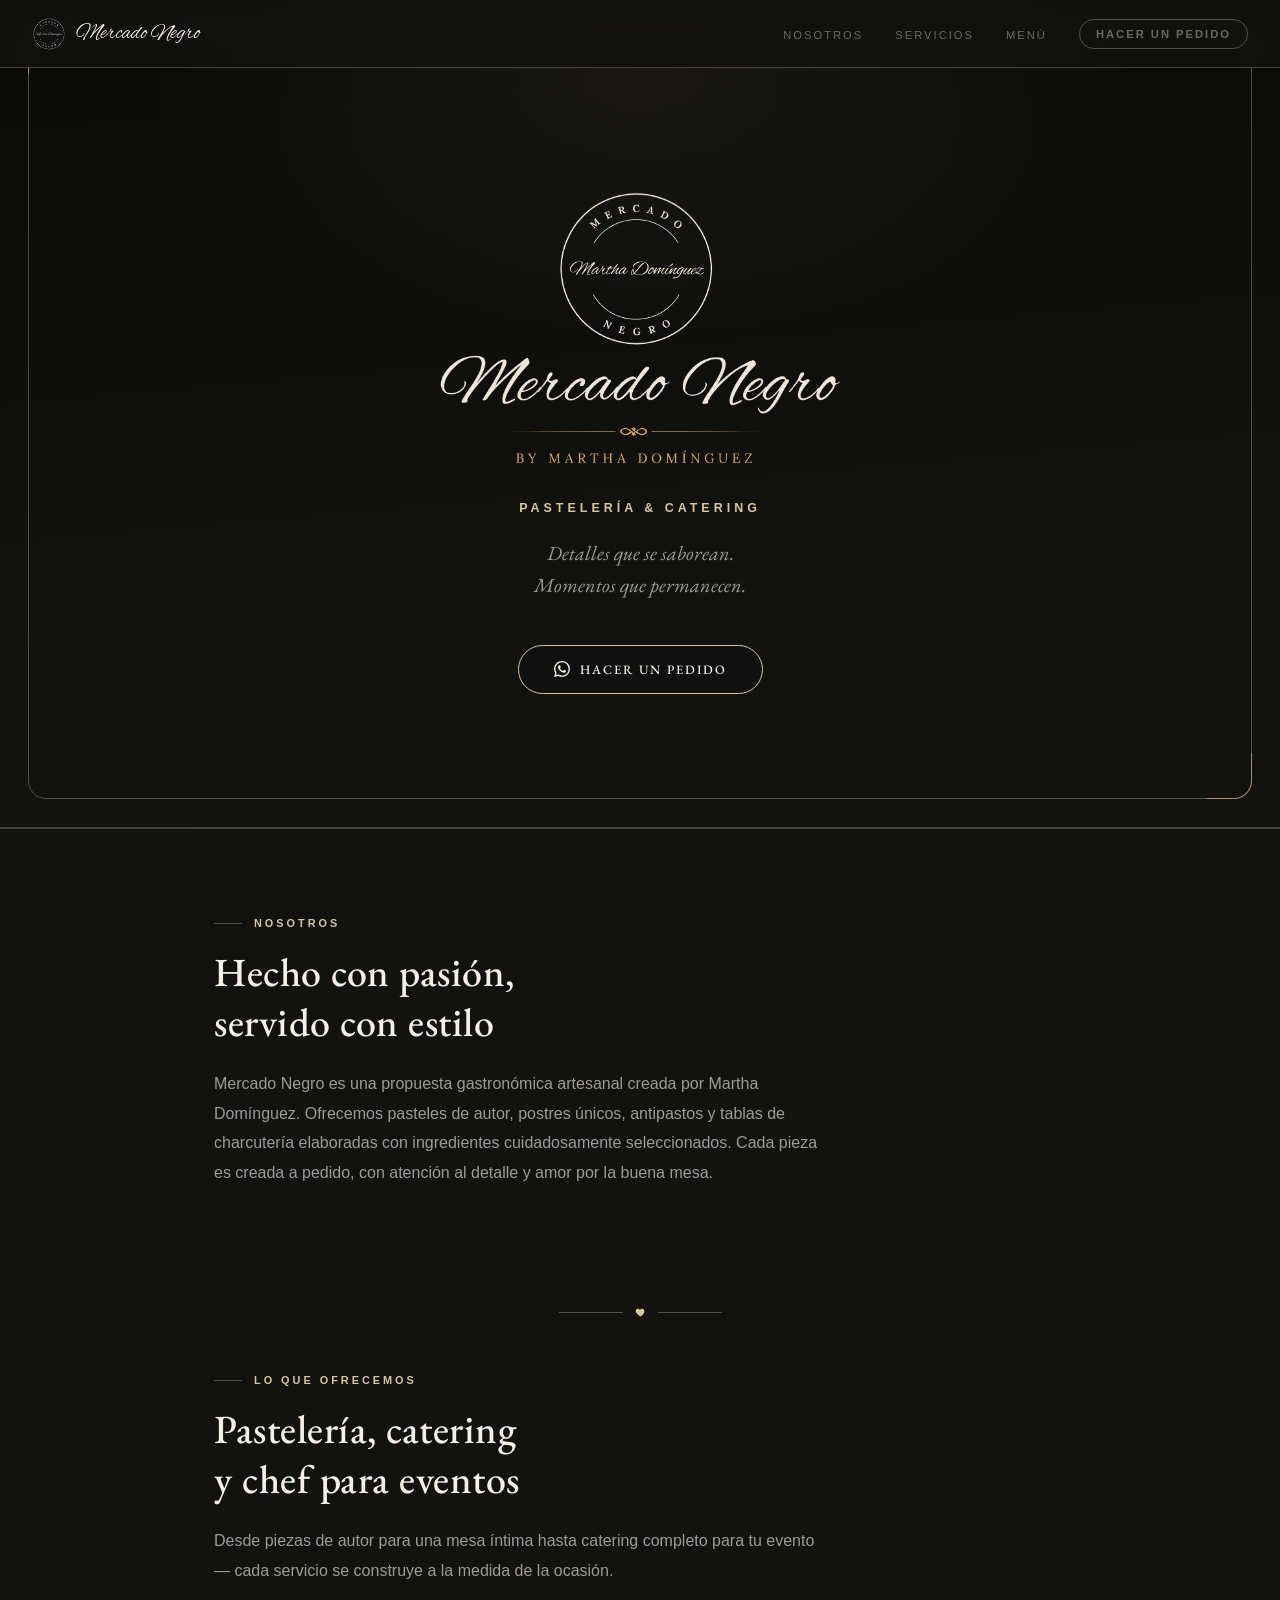
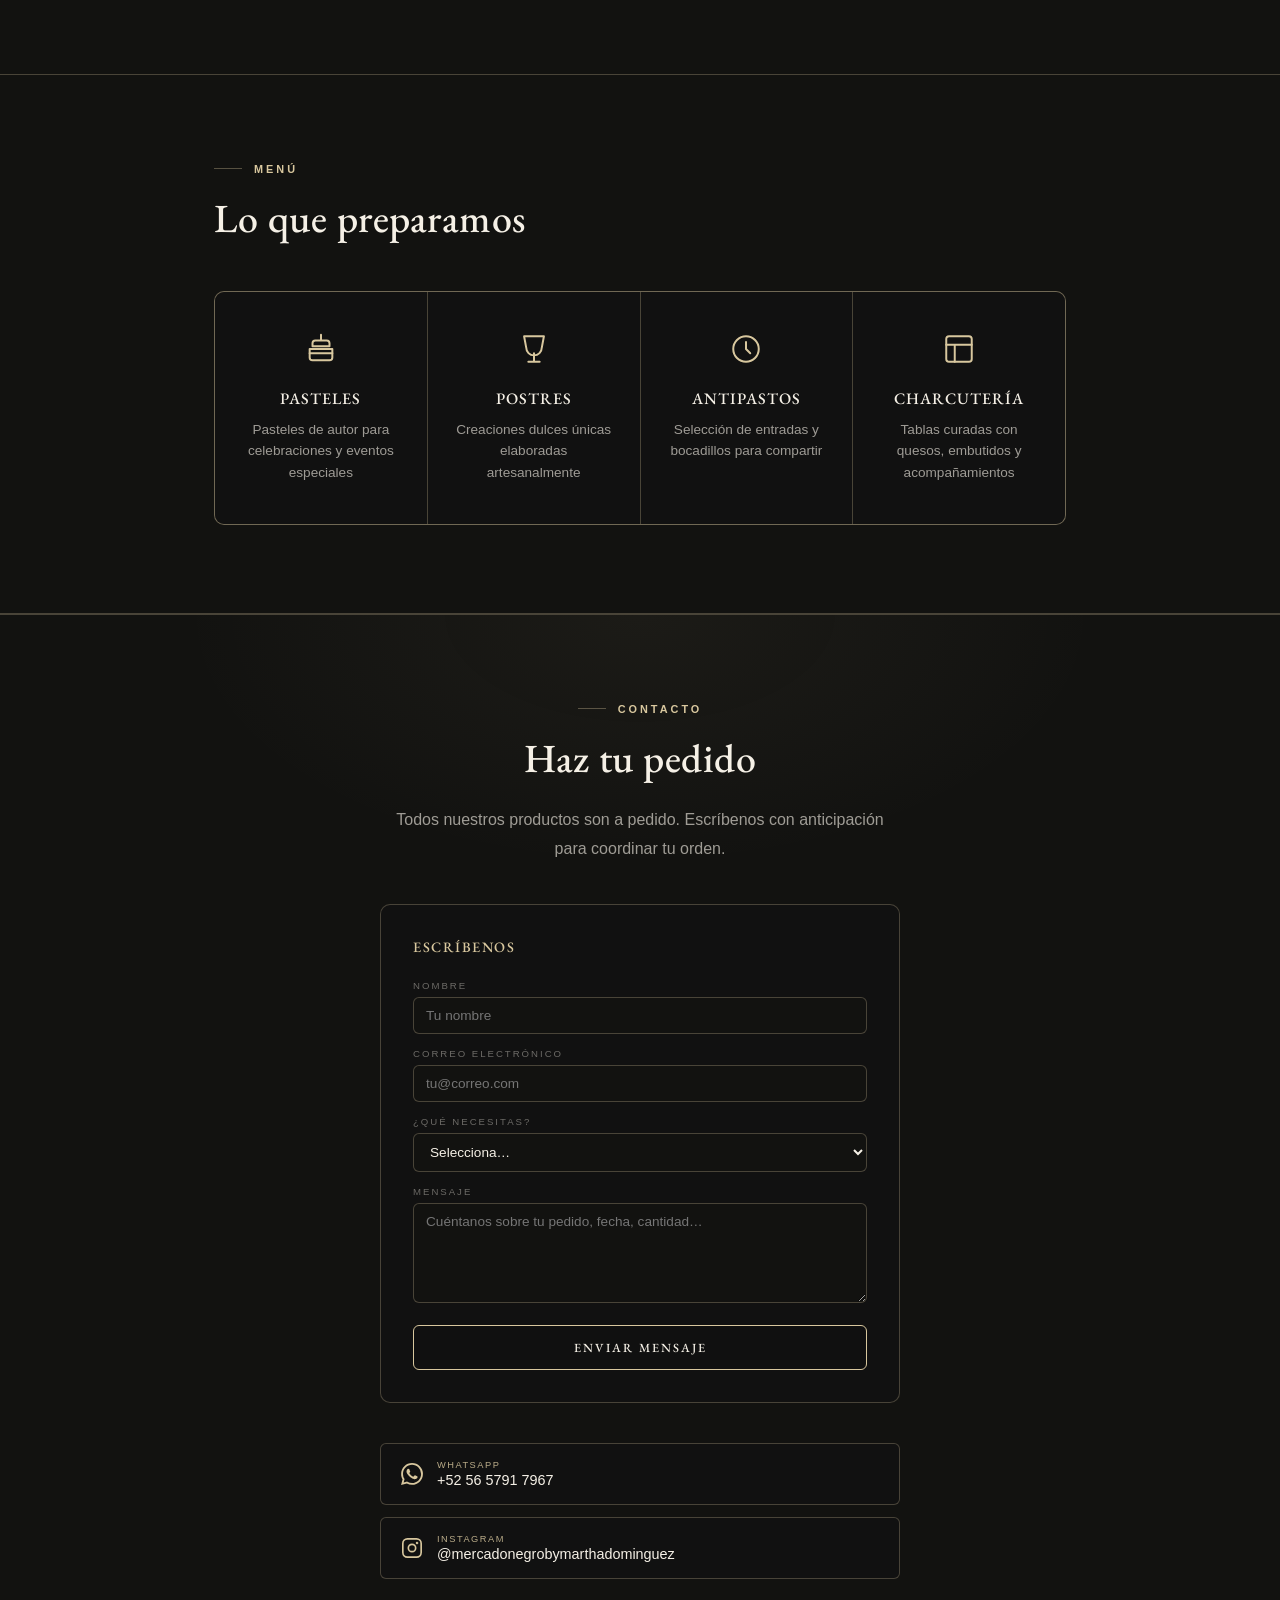
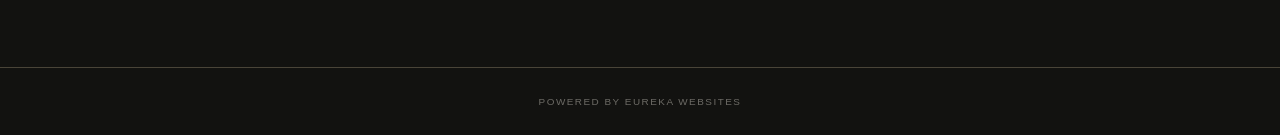
==== index.html @ 569598a2 "Switch website UI to APPROVED Option C (Black + Champagne) Logo unchanged from the prior Option 1 pa" ====
<!DOCTYPE html>
<html lang="es">
<head>
  <meta charset="UTF-8">
  <meta name="viewport" content="width=device-width, initial-scale=1.0">
  <link rel="icon" type="image/png" sizes="32x32" href="brand-optionc/favicon/mercado-negro-icon-32.png">
  <link rel="icon" type="image/png" sizes="192x192" href="brand-optionc/favicon/mercado-negro-icon-192.png">
  <link rel="shortcut icon" href="brand-optionc/favicon/favicon.ico">
  <link rel="apple-touch-icon" sizes="180x180" href="brand-optionc/favicon/mercado-negro-icon-180.png">
  <meta name="theme-color" content="#090908">
  <title>Mercado Negro — Pastelería &amp; Catering</title>
  <meta name="description" content="Mercado Negro — Pastelería y catering artesanal por Martha Domínguez. Pasteles de autor, postres, antipastos y tablas de charcutería a pedido.">
  <meta property="og:type" content="website">
  <meta property="og:title" content="Mercado Negro — Pastelería &amp; Catering">
  <meta property="og:description" content="Pastelería y catering artesanal por Martha Domínguez. Pasteles de autor, postres, antipastos y tablas de charcutería a pedido.">
  <meta property="og:image" content="https://eurekawebsites.github.io/mercado-negro/brand-optionc/social/mercado-negro-social-share-1200x630.png">
  <meta property="og:image:width" content="1200">
  <meta property="og:image:height" content="630">
  <meta property="og:url" content="https://eurekawebsites.github.io/mercado-negro/">
  <meta property="og:site_name" content="Mercado Negro">
  <meta name="twitter:card" content="summary_large_image">
  <meta name="twitter:title" content="Mercado Negro — Pastelería &amp; Catering">
  <meta name="twitter:description" content="Pastelería y catering artesanal por Martha Domínguez.">
  <meta name="twitter:image" content="https://eurekawebsites.github.io/mercado-negro/brand-optionc/social/mercado-negro-social-share-1200x630.png">
  <link rel="preconnect" href="https://fonts.googleapis.com" />
  <link rel="preconnect" href="https://fonts.gstatic.com" crossorigin />
  <link href="https://fonts.googleapis.com/css2?family=Alex+Brush&family=EB+Garamond:ital,wght@0,400;0,500;0,600;1,400;1,500&display=swap" rel="stylesheet" />
  <link rel="stylesheet" href="css/mn-brand-tokens.css">
  <style>
    /* ══════════════════════════════════════════════════════════
       Mercado Negro website — APPROVED Option 1 logo + Option C
       UI palette (Black + Champagne), locked.
       Black/near-black dominant, ivory primary text/logo, champagne
       restrained accent only — no chocolate/brown surfaces, no
       dusty-rose primary CTA. Primary mark = supplied full lockup
       (seal + script "Mercado Negro" + gold divider + "BY MARTHA
       DOMÍNGUEZ" byline), used as delivered, not redrawn.
       See brand-optionc/ and css/mn-brand-tokens.css.
       No dedicated dessert photography exists yet — see
       MN-BRAND-NOTES.md.
       ══════════════════════════════════════════════════════════ */
    *, *::before, *::after { box-sizing: border-box; margin: 0; padding: 0; }
    html { scroll-behavior: smooth; }
    a { color: inherit; text-decoration: none; }
    img { display: block; max-width: 100%; }

    body {
      background: var(--mn-charcoal);
      color: var(--mn-cream);
      font-family: var(--mn-sans);
      font-weight: 400;
      -webkit-font-smoothing: antialiased;
      overflow-x: hidden;
    }

    /* ── NAV ── */
    nav {
      position: fixed;
      top: 0; left: 0; right: 0;
      z-index: 100;
      padding: 0 32px;
      height: 68px;
      display: flex;
      align-items: center;
      justify-content: space-between;
      background: rgba(18,18,16,0.92);
      backdrop-filter: blur(8px);
      border-bottom: 1px solid var(--mn-border);
    }

    .nav-logo {
      display: flex;
      align-items: center;
      gap: 10px;
    }
    .nav-logo img { width: 34px; height: 34px; display: block; }
    .nav-logo span {
      font-family: var(--mn-script);
      font-size: 1.35rem;
      color: var(--mn-cream);
      line-height: 1;
    }

    .nav-links {
      display: flex;
      align-items: center;
      gap: 32px;
      list-style: none;
    }

    .nav-links a {
      font-size: 0.7rem;
      letter-spacing: 2px;
      text-transform: uppercase;
      color: var(--mn-cream-faint);
      transition: color 0.2s;
    }
    .nav-links a:hover { color: var(--mn-gold); }

    .nav-cta {
      display: inline-flex;
      align-items: center;
      gap: 8px;
      background: transparent;
      border: 1px solid var(--mn-gold-dim);
      color: var(--mn-gold);
      font-size: 0.65rem;
      letter-spacing: 1.5px;
      text-transform: uppercase;
      font-weight: 700;
      padding: 8px 16px;
      border-radius: 999px;
      transition: background 0.2s, color 0.2s;
    }
    .nav-cta:hover { background: var(--mn-gold); color: var(--mn-charcoal); }

    /* ── HERO ──
       Composed editorial hero: layered black/charcoal surfaces,
       ornamental gold frame, generous vertical rhythm. No stock
       photography substituted for real product photography that
       does not yet exist in the project — see MN-BRAND-NOTES.md. */
    .hero {
      position: relative;
      min-height: 92vh;
      display: flex;
      flex-direction: column;
      align-items: center;
      justify-content: center;
      text-align: center;
      padding: 140px 24px 90px;
      background:
        radial-gradient(ellipse 65% 55% at 50% 8%, rgba(216,199,158,0.07) 0%, transparent 60%),
        linear-gradient(175deg, var(--mn-black) 0%, var(--mn-charcoal) 70%);
      border-bottom: 1px solid var(--mn-border);
      overflow: hidden;
    }

    /* Fine gold corner framing — ornamental detail, not a substitute
       for a production crest asset. */
    .hero-frame {
      position: absolute;
      inset: 28px;
      border: 1px solid var(--mn-gold-dim);
      border-radius: 18px;
      pointer-events: none;
    }
    .hero-frame::before,
    .hero-frame::after {
      content: "";
      position: absolute;
      width: 46px; height: 46px;
      border: 1px solid var(--mn-gold);
      opacity: 0.55;
    }
    .hero-frame::before { top: -1px; left: -1px; border-width: 1px 0 0 1px; border-radius: 18px 0 0 0; }
    .hero-frame::after  { bottom: -1px; right: -1px; border-width: 0 1px 1px 0; border-radius: 0 0 18px 0; }

    @media (max-width: 600px) {
      .hero-frame { inset: 14px; }
    }

    /* Primary brand mark — supplied lockup: round seal + script
       "Mercado Negro" + gold "BY MARTHA DOMÍNGUEZ" byline, used as
       one image exactly as delivered. */
    .hero-lockup {
      position: relative;
      z-index: 1;
      width: 100%;
      max-width: 420px;
      height: auto;
      margin: 0 auto 28px;
    }

    .hero-descriptor {
      position: relative;
      z-index: 1;
      font-size: 0.78rem;
      letter-spacing: 4px;
      text-transform: uppercase;
      color: var(--mn-gold);
      font-weight: 700;
      margin-bottom: 22px;
    }

    .hero-tagline {
      position: relative;
      z-index: 1;
      font-family: var(--mn-serif-italic);
      font-style: italic;
      font-size: clamp(1rem, 2.4vw, 1.25rem);
      color: var(--mn-cream-muted);
      line-height: 1.6;
      margin-bottom: 44px;
    }

    /* Primary CTA — Option C outline treatment: near-black fill,
       champagne border, ivory text. No filled color block. */
    .hero-cta {
      position: relative;
      z-index: 1;
      display: inline-flex;
      align-items: center;
      gap: 10px;
      background: var(--mn-button-fill);
      border: 1px solid var(--mn-button-border);
      color: var(--mn-button-text);
      font-family: var(--mn-serif);
      font-size: 0.8rem;
      letter-spacing: 2px;
      text-transform: uppercase;
      font-weight: 500;
      padding: 15px 35px;
      border-radius: 999px;
      transition: background 0.2s, border-color 0.2s, transform 0.15s;
    }
    .hero-cta:hover { background: var(--mn-button-fill-hover); border-color: var(--mn-champagne-soft); transform: translateY(-1px); }
    .hero-cta:focus-visible { outline: 2px solid var(--mn-champagne); outline-offset: 3px; }

    /* ── SECTION BASE ── */
    section {
      padding: var(--mn-section-space) 24px;
      max-width: 900px;
      margin: 0 auto;
    }

    .section-label {
      display: flex;
      align-items: center;
      gap: 12px;
      font-size: 0.68rem;
      letter-spacing: 3px;
      text-transform: uppercase;
      color: var(--mn-gold);
      font-weight: 700;
      margin-bottom: 18px;
    }
    .section-label::before {
      content: "";
      width: 28px;
      height: 1px;
      background: var(--mn-gold-dim);
    }

    .section-title {
      font-family: var(--mn-serif);
      font-size: clamp(1.7rem, 4vw, 2.5rem);
      font-weight: 500;
      letter-spacing: 0.5px;
      color: var(--mn-cream);
      margin-bottom: 22px;
      line-height: 1.25;
    }

    .section-body {
      font-size: 1rem;
      color: var(--mn-cream-muted);
      line-height: 1.85;
      max-width: 620px;
    }

    /* ── DIVIDER ── */
    .divider {
      border: none;
      border-top: 1px solid var(--mn-border);
      margin: 0;
    }

    .divider-orn {
      display: flex;
      align-items: center;
      justify-content: center;
      gap: 12px;
      color: var(--mn-gold);
      padding: 32px 24px 0;
    }
    .divider-orn::before,
    .divider-orn::after {
      content: "";
      width: 64px;
      height: 1px;
      background: var(--mn-gold-dim);
    }
    .divider-orn svg { width: 11px; height: 11px; }

    /* ── SERVICIOS GRID ── */
    .menu-grid {
      display: grid;
      grid-template-columns: repeat(auto-fit, minmax(200px, 1fr));
      gap: 1px;
      background: var(--mn-border);
      border: 1px solid var(--mn-border);
      border-radius: var(--mn-radius);
      overflow: hidden;
      margin-top: 48px;
    }

    .menu-item {
      background: var(--mn-charcoal-2);
      padding: 40px 28px;
      text-align: center;
      transition: background 0.2s;
    }
    .menu-item:hover { background: var(--mn-black); }

    .menu-item-icon {
      width: 34px;
      height: 34px;
      margin: 0 auto 18px;
      color: var(--mn-gold);
    }

    .menu-item-name {
      font-family: var(--mn-serif);
      font-size: 1rem;
      letter-spacing: 1px;
      text-transform: uppercase;
      font-weight: 500;
      color: var(--mn-cream);
      margin-bottom: 10px;
    }

    .menu-item-desc {
      font-size: 0.85rem;
      color: var(--mn-cream-muted);
      line-height: 1.6;
    }

    /* ── CONTACT ── */
    .contact-section {
      padding: var(--mn-section-space) 24px;
      border-top: 1px solid var(--mn-border);
      text-align: center;
      background:
        radial-gradient(ellipse 60% 40% at 50% 0%, rgba(216,199,158,0.05) 0%, transparent 60%),
        var(--mn-charcoal);
    }

    .contact-inner {
      max-width: 520px;
      margin: 0 auto;
    }

    .contact-buttons {
      display: flex;
      flex-direction: column;
      gap: 12px;
      margin-top: 40px;
    }

    .contact-btn {
      display: flex;
      align-items: center;
      gap: 14px;
      padding: 16px 20px;
      background: var(--mn-charcoal-2);
      border: 1px solid var(--mn-border);
      border-radius: var(--mn-radius-sm);
      color: var(--mn-cream);
      font-family: var(--mn-sans);
      font-size: 0.9rem;
      transition: border-color 0.2s, background 0.2s, transform 0.15s;
      cursor: pointer;
      text-align: left;
      width: 100%;
    }

    .contact-btn:hover { border-color: var(--mn-gold-dim); background: var(--mn-black); transform: translateY(-1px); }
    .contact-btn:focus-visible { outline: 2px solid var(--mn-gold); outline-offset: 2px; }

    .contact-btn-icon {
      width: 22px;
      height: 22px;
      flex-shrink: 0;
    }

    .contact-btn-label {
      display: flex;
      flex-direction: column;
      gap: 2px;
    }

    .contact-btn-type {
      font-size: 0.58rem;
      letter-spacing: 1.5px;
      text-transform: uppercase;
      color: var(--mn-gold);
      opacity: 0.85;
    }

    /* ── CONTACT FORM ── */
    .contact-form {
      max-width: 520px;
      margin: 40px auto 0;
      background: var(--mn-charcoal-2);
      border: 1px solid var(--mn-border);
      border-radius: var(--mn-radius);
      padding: 32px;
      text-align: left;
    }
    .contact-form h3 {
      font-family: var(--mn-serif);
      font-size: 0.9rem;
      letter-spacing: 1.5px;
      text-transform: uppercase;
      color: var(--mn-gold);
      font-weight: 500;
      margin-bottom: 24px;
    }
    .form-field { margin-bottom: 14px; }
    .form-field label {
      display: block; font-size: 0.6rem; letter-spacing: 2px;
      text-transform: uppercase; color: var(--mn-cream-faint); margin-bottom: 6px;
    }
    .form-field input, .form-field textarea, .form-field select {
      width: 100%; background: var(--mn-charcoal); border: 1px solid var(--mn-border);
      border-radius: var(--mn-radius-sm); padding: 10px 12px; color: var(--mn-cream);
      font-size: 0.85rem; font-family: inherit;
      transition: border-color 0.2s; outline: none;
    }
    .form-field input:focus, .form-field textarea:focus, .form-field select:focus { border-color: var(--mn-gold); }
    .form-field textarea { resize: vertical; min-height: 100px; }
    .form-field select option { background: var(--mn-charcoal); }
    /* Primary CTA — Option C outline treatment: near-black fill,
       champagne border, ivory text. No filled color block. */
    .form-submit {
      width: 100%; background: var(--mn-button-fill); color: var(--mn-button-text);
      border: 1px solid var(--mn-button-border);
      border-radius: var(--mn-radius-sm); padding: 13px; font-family: var(--mn-serif); font-size: 0.78rem;
      letter-spacing: 2px; text-transform: uppercase; font-weight: 500;
      cursor: pointer; transition: background 0.2s, border-color 0.2s, transform 0.15s; margin-top: 4px;
    }
    .form-submit:hover { background: var(--mn-button-fill-hover); border-color: var(--mn-champagne-soft); transform: translateY(-1px); }
    .form-msg { margin-top: 12px; font-size: 0.8rem; text-align: center; display: none; padding: 10px; border-radius: var(--mn-radius-sm); }
    .form-msg.ok { display: block; background: rgba(52,211,153,0.08); color: #34d399; border: 1px solid rgba(52,211,153,0.25); }
    .form-msg.err { display: block; background: rgba(224,122,95,0.1); color: #e07a5f; border: 1px solid rgba(224,122,95,0.35); }

    /* ── FOOTER ── */
    footer {
      padding: 28px 24px;
      text-align: center;
      border-top: 1px solid var(--mn-border);
      font-size: 0.62rem;
      letter-spacing: 1.5px;
      text-transform: uppercase;
      color: var(--mn-cream-faint);
    }

    footer a { color: var(--mn-cream-faint); transition: color 0.2s; }
    footer a:hover { color: var(--mn-gold); }

    /* Visually-hidden but accessible — keeps a real h1 in the document
       outline even though the brand name is presented as the logo image. */
    .visually-hidden {
      position: absolute;
      width: 1px; height: 1px;
      padding: 0; margin: -1px;
      overflow: hidden;
      clip: rect(0,0,0,0);
      white-space: nowrap;
      border: 0;
    }

    /* ── MOBILE ── */
    @media (max-width: 640px) {
      nav { padding: 0 16px; height: 56px; }
      .nav-logo img { width: 26px; height: 26px; }
      .nav-logo span { font-size: 1.05rem; white-space: nowrap; }
      .nav-links { gap: 14px; }
      .nav-links a:not(.nav-cta) { display: none; }
      .nav-cta { padding: 6px 12px; font-size: 0.52rem; letter-spacing: 0.5px; white-space: nowrap; }
      .hero { padding: 100px 20px 64px; min-height: unset; }
    }
  </style>
</head>
<body>

  <!-- NAV -->
  <nav>
    <a class="nav-logo" href="#" aria-label="Mercado Negro — inicio">
      <img src="brand-optionc/logo/mercado-negro-option1-seal-transparent.webp" alt="" width="522" height="522">
      <span>Mercado Negro</span>
    </a>
    <ul class="nav-links">
      <li><a href="#nosotros">Nosotros</a></li>
      <li><a href="#servicios">Servicios</a></li>
      <li><a href="#menu">Menú</a></li>
      <li><a class="nav-cta" href="#contacto">Hacer un pedido</a></li>
    </ul>
  </nav>

  <!-- HERO -->
  <div class="hero">
    <div class="hero-frame" aria-hidden="true"></div>

    <h1 class="visually-hidden">Mercado Negro — by Martha Domínguez</h1>

    <img
      class="hero-lockup"
      src="brand-optionc/logo/mercado-negro-option1-full-lockup-transparent.webp"
      alt="Mercado Negro — by Martha Domínguez"
      width="1295" height="893"
    >

    <p class="hero-descriptor">Pastelería &amp; Catering</p>
    <p class="hero-tagline">Detalles que se saborean.<br>Momentos que permanecen.</p>

    <a class="hero-cta" href="https://wa.me/5215517284050" target="_blank" rel="noopener noreferrer">
      <svg width="16" height="16" viewBox="0 0 24 24" fill="currentColor"><path d="M17.472 14.382c-.297-.149-1.758-.867-2.03-.967-.273-.099-.471-.148-.67.15-.197.297-.767.966-.94 1.164-.173.199-.347.223-.644.075-.297-.15-1.255-.463-2.39-1.475-.883-.788-1.48-1.761-1.653-2.059-.173-.297-.018-.458.13-.606.134-.133.298-.347.446-.52.149-.174.198-.298.298-.497.099-.198.05-.371-.025-.52-.075-.149-.669-1.612-.916-2.207-.242-.579-.487-.5-.669-.51-.173-.008-.371-.01-.57-.01-.198 0-.52.074-.792.372-.272.297-1.04 1.016-1.04 2.479 0 1.462 1.065 2.875 1.213 3.074.149.198 2.096 3.2 5.077 4.487.709.306 1.262.489 1.694.625.712.227 1.36.195 1.871.118.571-.085 1.758-.719 2.006-1.413.248-.694.248-1.289.173-1.413-.074-.124-.272-.198-.57-.347m-5.421 7.403h-.004a9.87 9.87 0 01-5.031-1.378l-.361-.214-3.741.982.998-3.648-.235-.374a9.86 9.86 0 01-1.51-5.26c.001-5.45 4.436-9.884 9.888-9.884 2.64 0 5.122 1.03 6.988 2.898a9.825 9.825 0 012.893 6.994c-.003 5.45-4.437 9.884-9.885 9.884m8.413-18.297A11.815 11.815 0 0012.05 0C5.495 0 .16 5.335.157 11.892c0 2.096.547 4.142 1.588 5.945L.057 24l6.305-1.654a11.882 11.882 0 005.683 1.448h.005c6.554 0 11.89-5.335 11.893-11.893a11.821 11.821 0 00-3.48-8.413z"/></svg>
      Hacer un pedido
    </a>
  </div>

  <hr class="divider">

  <!-- NOSOTROS -->
  <section id="nosotros">
    <p class="section-label">Nosotros</p>
    <h2 class="section-title">Hecho con pasión,<br>servido con estilo</h2>
    <p class="section-body">Mercado Negro es una propuesta gastronómica artesanal creada por Martha Domínguez. Ofrecemos pasteles de autor, postres únicos, antipastos y tablas de charcutería elaboradas con ingredientes cuidadosamente seleccionados. Cada pieza es creada a pedido, con atención al detalle y amor por la buena mesa.</p>
  </section>

  <div class="divider-orn" aria-hidden="true">
    <svg viewBox="0 0 24 24" fill="currentColor"><path d="M12 21s-7.5-4.6-10-9.3C.4 8.1 2.3 4 6.2 4c2.1 0 3.7 1.1 4.8 2.8C12.1 5.1 13.7 4 15.8 4c3.9 0 5.8 4.1 4.2 7.7C19.5 16.4 12 21 12 21z"/></svg>
  </div>

  <!-- SERVICIOS -->
  <section id="servicios" style="padding-top:56px;">
    <p class="section-label">Lo que ofrecemos</p>
    <h2 class="section-title">Pastelería, catering<br>y chef para eventos</h2>
    <p class="section-body">Desde piezas de autor para una mesa íntima hasta catering completo para tu evento — cada servicio se construye a la medida de la ocasión.</p>
  </section>

  <hr class="divider">

  <!-- MENÚ -->
  <section id="menu">
    <p class="section-label">Menú</p>
    <h2 class="section-title">Lo que preparamos</h2>
    <div class="menu-grid">
      <div class="menu-item">
        <svg class="menu-item-icon" viewBox="0 0 24 24" fill="none" stroke="currentColor" stroke-width="1.4" stroke-linecap="round" stroke-linejoin="round"><path d="M12 2v4M8 6h8a2 2 0 0 1 2 2v2H6V8a2 2 0 0 1 2-2z"/><path d="M4 12h16v6a2 2 0 0 1-2 2H6a2 2 0 0 1-2-2v-6z"/><path d="M4 15h16"/></svg>
        <p class="menu-item-name">Pasteles</p>
        <p class="menu-item-desc">Pasteles de autor para celebraciones y eventos especiales</p>
      </div>
      <div class="menu-item">
        <svg class="menu-item-icon" viewBox="0 0 24 24" fill="none" stroke="currentColor" stroke-width="1.4" stroke-linecap="round" stroke-linejoin="round"><path d="M8 21h8M12 21v-6"/><path d="M5 3h14l-1.5 8a5.5 5.5 0 0 1-11 0L5 3z"/></svg>
        <p class="menu-item-name">Postres</p>
        <p class="menu-item-desc">Creaciones dulces únicas elaboradas artesanalmente</p>
      </div>
      <div class="menu-item">
        <svg class="menu-item-icon" viewBox="0 0 24 24" fill="none" stroke="currentColor" stroke-width="1.4" stroke-linecap="round" stroke-linejoin="round"><circle cx="12" cy="12" r="9"/><path d="M12 7v5l3 3"/></svg>
        <p class="menu-item-name">Antipastos</p>
        <p class="menu-item-desc">Selección de entradas y bocadillos para compartir</p>
      </div>
      <div class="menu-item">
        <svg class="menu-item-icon" viewBox="0 0 24 24" fill="none" stroke="currentColor" stroke-width="1.4" stroke-linecap="round" stroke-linejoin="round"><rect x="3" y="3" width="18" height="18" rx="2"/><path d="M3 9h18M9 21V9"/></svg>
        <p class="menu-item-name">Charcutería</p>
        <p class="menu-item-desc">Tablas curadas con quesos, embutidos y acompañamientos</p>
      </div>
    </div>
  </section>

  <hr class="divider">

  <!-- CONTACTO -->
  <div class="contact-section" id="contacto">
    <div class="contact-inner">
      <p class="section-label" style="justify-content:center;">Contacto</p>
      <h2 class="section-title">Haz tu pedido</h2>
      <p class="section-body" style="margin:0 auto">Todos nuestros productos son a pedido. Escríbenos con anticipación para coordinar tu orden.</p>
      <div class="contact-form">
        <h3>Escríbenos</h3>
        <form action="https://api.web3forms.com/submit" method="POST" onsubmit="handleFormSubmit(event)">
          <input type="hidden" name="access_key" value="3525af30-710c-4ad5-b601-162c04665abc" />
          <input type="hidden" name="subject" value="Nuevo pedido — Mercado Negro" />
          <input type="hidden" name="redirect" value="false" />
          <div class="form-field">
            <label>Nombre</label>
            <input type="text" name="name" required placeholder="Tu nombre" />
          </div>
          <div class="form-field">
            <label>Correo electrónico</label>
            <input type="email" name="email" required placeholder="tu@correo.com" />
          </div>
          <div class="form-field">
            <label>¿Qué necesitas?</label>
            <select name="service">
              <option value="">Selecciona…</option>
              <option>Pastel de autor</option>
              <option>Postres</option>
              <option>Catering / Chef para eventos</option>
              <option>Tabla de charcutería</option>
              <option>Otro</option>
            </select>
          </div>
          <div class="form-field">
            <label>Mensaje</label>
            <textarea name="message" required placeholder="Cuéntanos sobre tu pedido, fecha, cantidad…"></textarea>
          </div>
          <button type="submit" class="form-submit">Enviar mensaje</button>
          <div class="form-msg" id="formMsg"></div>
        </form>
      </div>

      <div class="contact-buttons">
        <a class="contact-btn" href="https://wa.me/5215517284050" target="_blank" rel="noopener noreferrer">
          <svg class="contact-btn-icon" viewBox="0 0 24 24" fill="#D8C79E"><path d="M17.472 14.382c-.297-.149-1.758-.867-2.03-.967-.273-.099-.471-.148-.67.15-.197.297-.767.966-.94 1.164-.173.199-.347.223-.644.075-.297-.15-1.255-.463-2.39-1.475-.883-.788-1.48-1.761-1.653-2.059-.173-.297-.018-.458.13-.606.134-.133.298-.347.446-.52.149-.174.198-.298.298-.497.099-.198.05-.371-.025-.52-.075-.149-.669-1.612-.916-2.207-.242-.579-.487-.5-.669-.51-.173-.008-.371-.01-.57-.01-.198 0-.52.074-.792.372-.272.297-1.04 1.016-1.04 2.479 0 1.462 1.065 2.875 1.213 3.074.149.198 2.096 3.2 5.077 4.487.709.306 1.262.489 1.694.625.712.227 1.36.195 1.871.118.571-.085 1.758-.719 2.006-1.413.248-.694.248-1.289.173-1.413-.074-.124-.272-.198-.57-.347m-5.421 7.403h-.004a9.87 9.87 0 01-5.031-1.378l-.361-.214-3.741.982.998-3.648-.235-.374a9.86 9.86 0 01-1.51-5.26c.001-5.45 4.436-9.884 9.888-9.884 2.64 0 5.122 1.03 6.988 2.898a9.825 9.825 0 012.893 6.994c-.003 5.45-4.437 9.884-9.885 9.884m8.413-18.297A11.815 11.815 0 0012.05 0C5.495 0 .16 5.335.157 11.892c0 2.096.547 4.142 1.588 5.945L.057 24l6.305-1.654a11.882 11.882 0 005.683 1.448h.005c6.554 0 11.89-5.335 11.893-11.893a11.821 11.821 0 00-3.48-8.413z"/></svg>
          <span class="contact-btn-label">
            <span class="contact-btn-type">WhatsApp</span>
            <span>+52 56 5791 7967</span>
          </span>
        </a>
        <a class="contact-btn" href="https://www.instagram.com/mercadonegrobymarthadominguez" target="_blank" rel="noopener noreferrer">
          <svg class="contact-btn-icon" viewBox="0 0 24 24" fill="none" stroke="#D8C79E" stroke-width="1.8" stroke-linecap="round" stroke-linejoin="round">
            <rect x="2" y="2" width="20" height="20" rx="5" ry="5"/>
            <circle cx="12" cy="12" r="4"/>
            <circle cx="17.5" cy="6.5" r="0.5" fill="#D8C79E"/>
          </svg>
          <span class="contact-btn-label">
            <span class="contact-btn-type">Instagram</span>
            <span>@mercadonegrobymarthadominguez</span>
          </span>
        </a>
      </div>
    </div>
  </div>

  <!-- FOOTER -->
  <footer>
    <a href="https://www.eurekawebsites.tech/" target="_blank" rel="noopener noreferrer">Powered by Eureka Websites</a>
  </footer>

  <script>
    function handleFormSubmit(e) {
      e.preventDefault();
      const form = e.target;
      const msg = document.getElementById('formMsg');
      const btn = form.querySelector('.form-submit');
      btn.disabled = true;
      fetch('https://api.web3forms.com/submit', {
        method: 'POST', body: new FormData(form), headers: { 'Accept': 'application/json' }
      })
        .then(r => r.json())
        .then(data => {
          if (data.success) {
            msg.textContent = '¡Mensaje enviado! Te respondemos pronto.';
            msg.className = 'form-msg ok';
            form.reset();
          } else {
            msg.textContent = 'Algo salió mal. Escríbenos por WhatsApp.';
            msg.className = 'form-msg err';
          }
        })
        .catch(() => {
          msg.textContent = 'Algo salió mal. Escríbenos por WhatsApp.';
          msg.className = 'form-msg err';
        })
        .finally(() => { btn.disabled = false; });
    }
  </script>

</body>
</html>
---- css/mn-brand-tokens.css ----
:root {
  /* ══════════════════════════════════════════════════════════
     Mercado Negro — canonical UI palette
     APPROVED: Option 1 logo structure + Option C UI palette
     (Black + Champagne) — locked. Black/near-black dominant,
     ivory is the primary text/logo color, champagne is a
     restrained accent only. No brown/chocolate-forward surfaces,
     no dusty-rose primary CTA. Values match
     brand-optionc/tokens/mn-brand-tokens.json exactly (the
     supplied source of truth) — see MN-BRAND-NOTES.md for full
     direction history.
     ══════════════════════════════════════════════════════════ */

  --mn-black:         #090908; /* deepest background tier */
  --mn-charcoal:      #121210; /* primary background */
  --mn-panel:         #0D0D0D; /* card/panel surface */
  --mn-panel-2:       #111111; /* slightly elevated panel surface */
  --mn-ivory:         #F5F0E6; /* primary text/logo color */
  --mn-champagne:     #D8C79E; /* restrained accent — borders, rules, labels */
  --mn-champagne-soft: #C9B88B; /* secondary/muted champagne */
  --mn-divider:       rgba(216,199,158,0.52);

  --mn-button-fill:       #101010;
  --mn-button-fill-hover: #151515;
  --mn-button-border:     #D8C79E;
  --mn-button-text:       #F5F0E6;

  /* Back-compat aliases — older markup in this project may still
     reference these names; keep them mapped onto the Option C values
     so nothing silently reverts to the superseded brown/rose palette. */
  --mn-cream:         var(--mn-ivory);
  --mn-cream-muted:   rgba(245,240,230,0.62);
  --mn-cream-faint:   rgba(245,240,230,0.4);
  --mn-gold:          var(--mn-champagne);
  --mn-gold-bright:   #e8dcb8;
  --mn-gold-dim:      rgba(216,199,158,0.35);
  --mn-border:        rgba(216,199,158,0.28);
  --mn-charcoal-2:    var(--mn-panel-2);

  /* Typography */
  --mn-script:         'Alex Brush', cursive; /* brand wordmark — "Mercado Negro" (baked into the approved lockup image) */
  --mn-serif:        'EB Garamond', Georgia, 'Times New Roman', serif; /* editorial headings, byline, section titles */
  --mn-serif-italic:  'EB Garamond', Georgia, serif; /* emotional/editorial copy, italic */
  --mn-sans:          Arial, Helvetica, sans-serif; /* functional / UI text */

  /* Shared geometry */
  --mn-radius:        10px;
  --mn-radius-sm:      6px;
  --mn-section-space: 88px;
  --mn-shadow-card:   0 20px 48px -20px rgba(0,0,0,0.6);
}

/*
IMPORTANT — APPROVED: Option 1 logo + Option C UI palette (locked,
supersedes all earlier passes):
- Logo structure is UNCHANGED from Option 1 — same seal + script
  "Mercado Negro" + gold divider + "BY MARTHA DOMÍNGUEZ" byline,
  one flattened lockup image. Primary mark =
  brand-optionc/logo/mercado-negro-option1-full-lockup-transparent.webp
  Compact/secondary uses (favicon, nav, social) = the seal alone,
  brand-optionc/logo/mercado-negro-option1-seal-transparent.webp
- UI palette is Option C: black/near-black dominant, ivory primary
  text, champagne restrained accent only. NO brown/chocolate-forward
  surfaces anywhere (that was the second pass, fully superseded).
  NO dusty-rose primary CTA (that was the third-pass/Option-1-UI
  pass, also superseded for buttons specifically).
- Primary CTA = --mn-button-fill (near-black) fill,
  --mn-button-border (champagne) border, --mn-button-text (ivory)
  text — an outline-style button, not a filled color block.
- These are supplied, approved, production assets/tokens. Do NOT
  redraw the logo, and do NOT reintroduce brown/chocolate panels or
  rose-filled buttons.
- Service descriptors ("PASTELERÍA & CATERING") and taglines stay as
  live HTML text beneath the logo lockup, not baked into the logo file.
*/
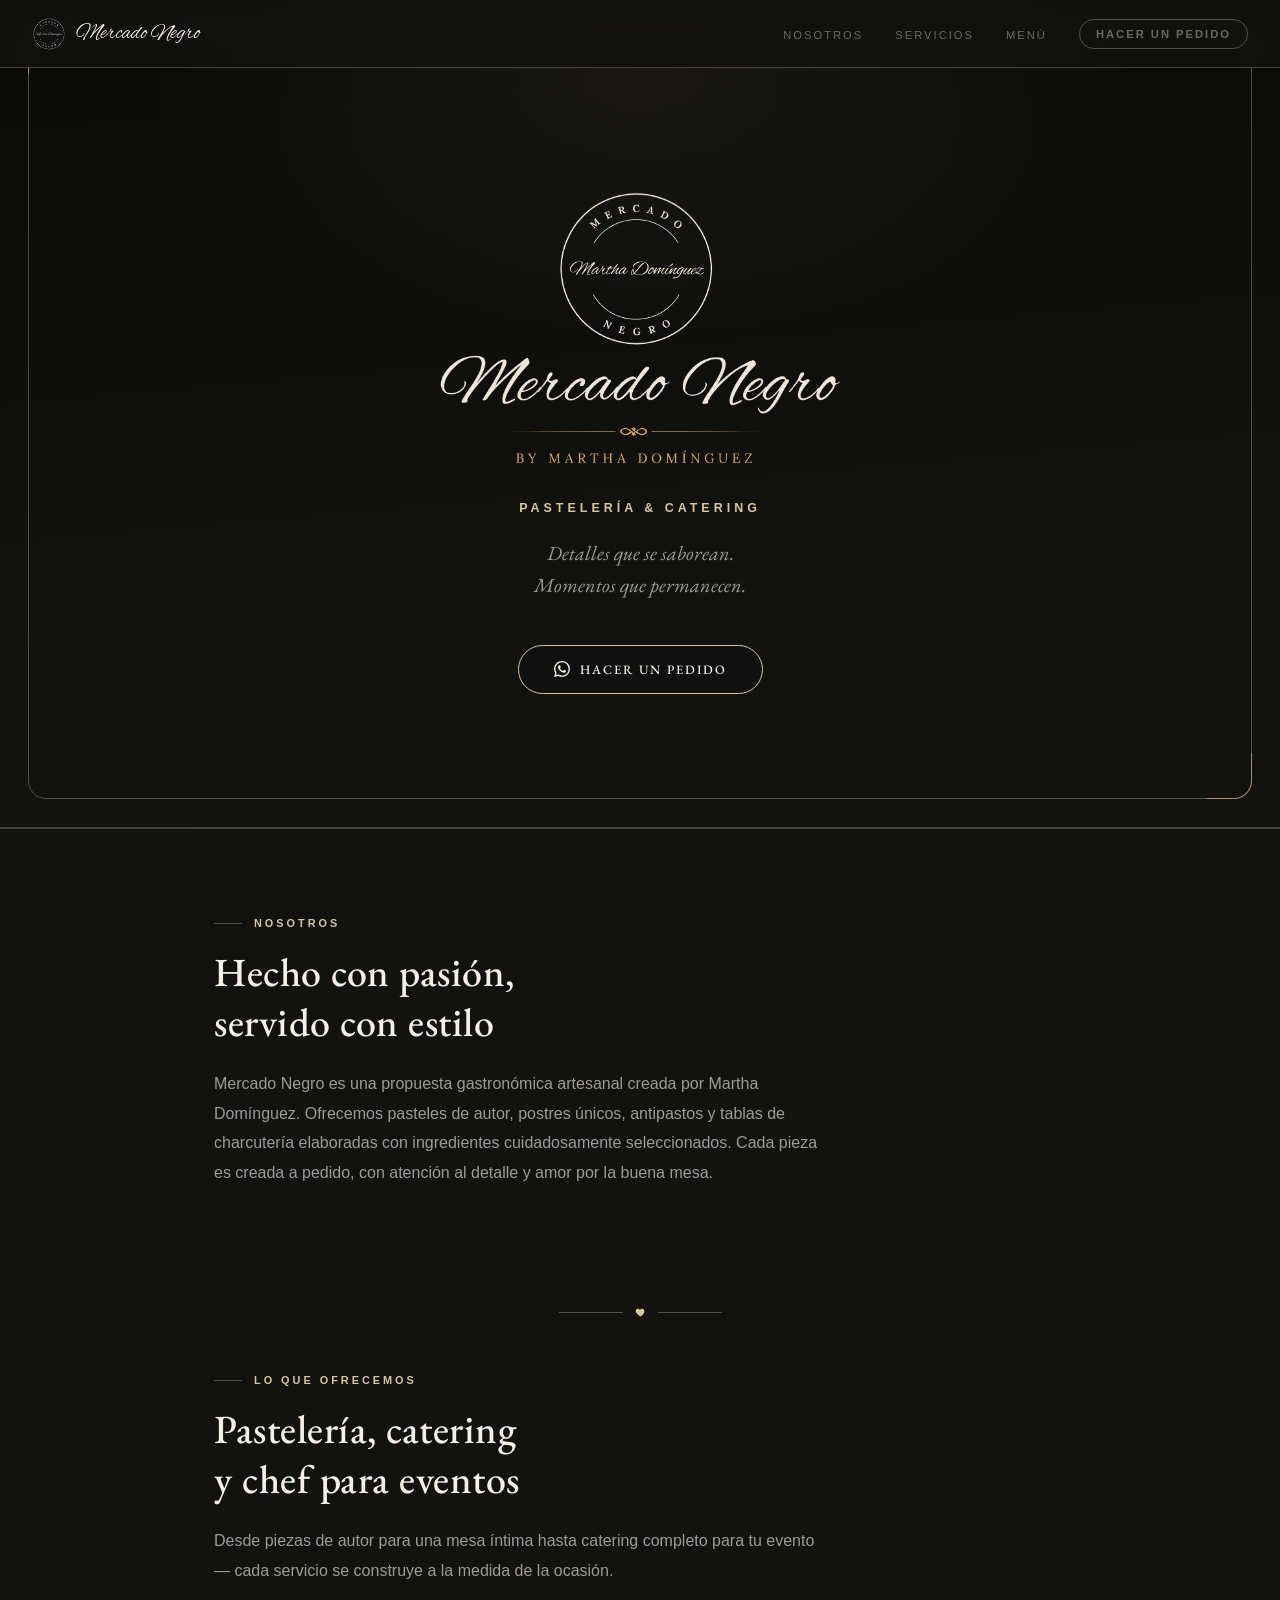
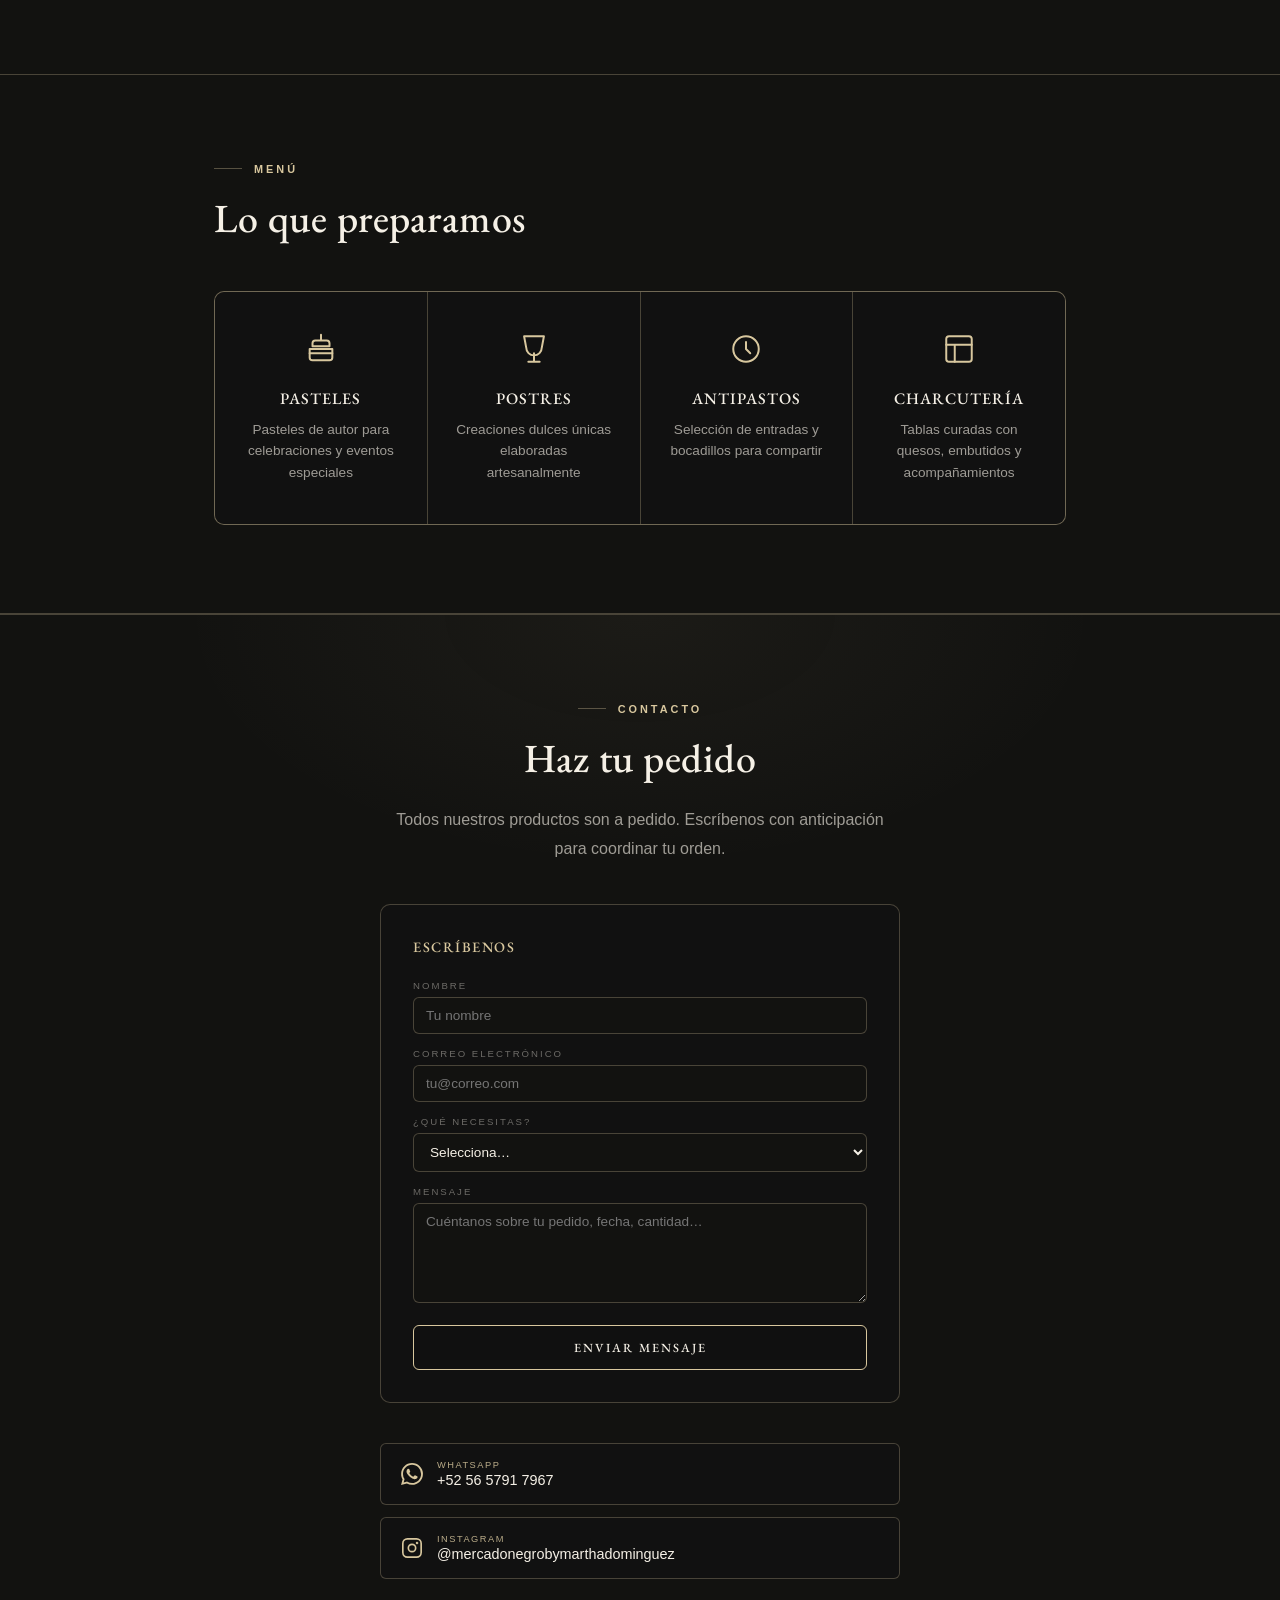
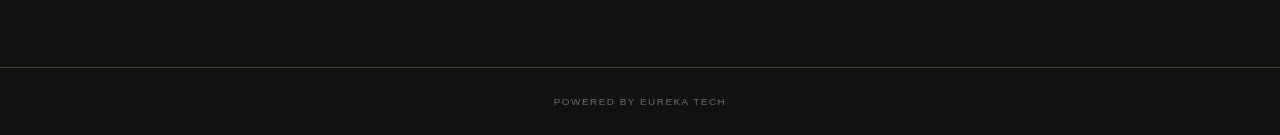
==== commit 07d454c1: "Update developer attribution to POWERED BY EUREKA TECH Co-Authored-By: Claude Sonnet 5 <noreply@anth" ====
--- a/index.html
+++ b/index.html
@@ -627,7 +627,7 @@
 
   <!-- FOOTER -->
   <footer>
-    <a href="https://www.eurekawebsites.tech/" target="_blank" rel="noopener noreferrer">Powered by Eureka Websites</a>
+    <a href="https://www.eurekawebsites.tech/" target="_blank" rel="noopener noreferrer">POWERED BY EUREKA TECH</a>
   </footer>
 
   <script>
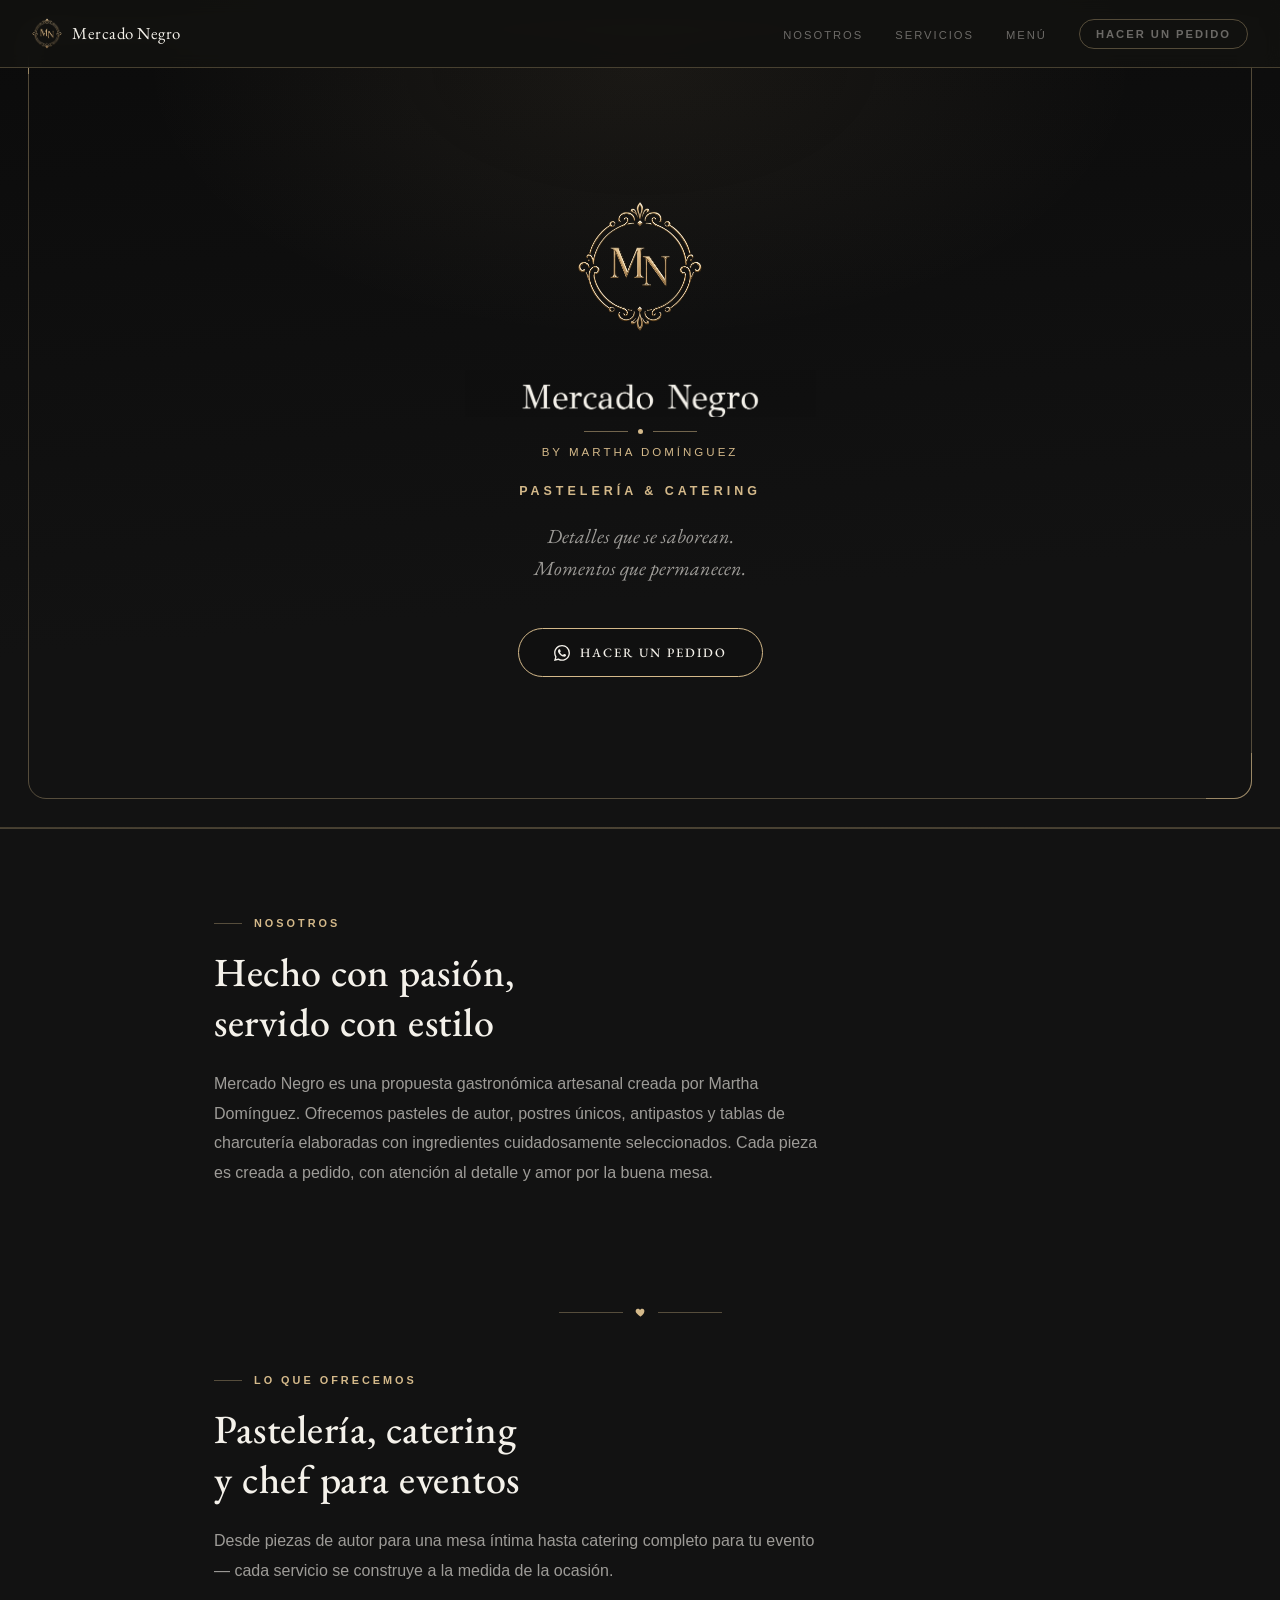
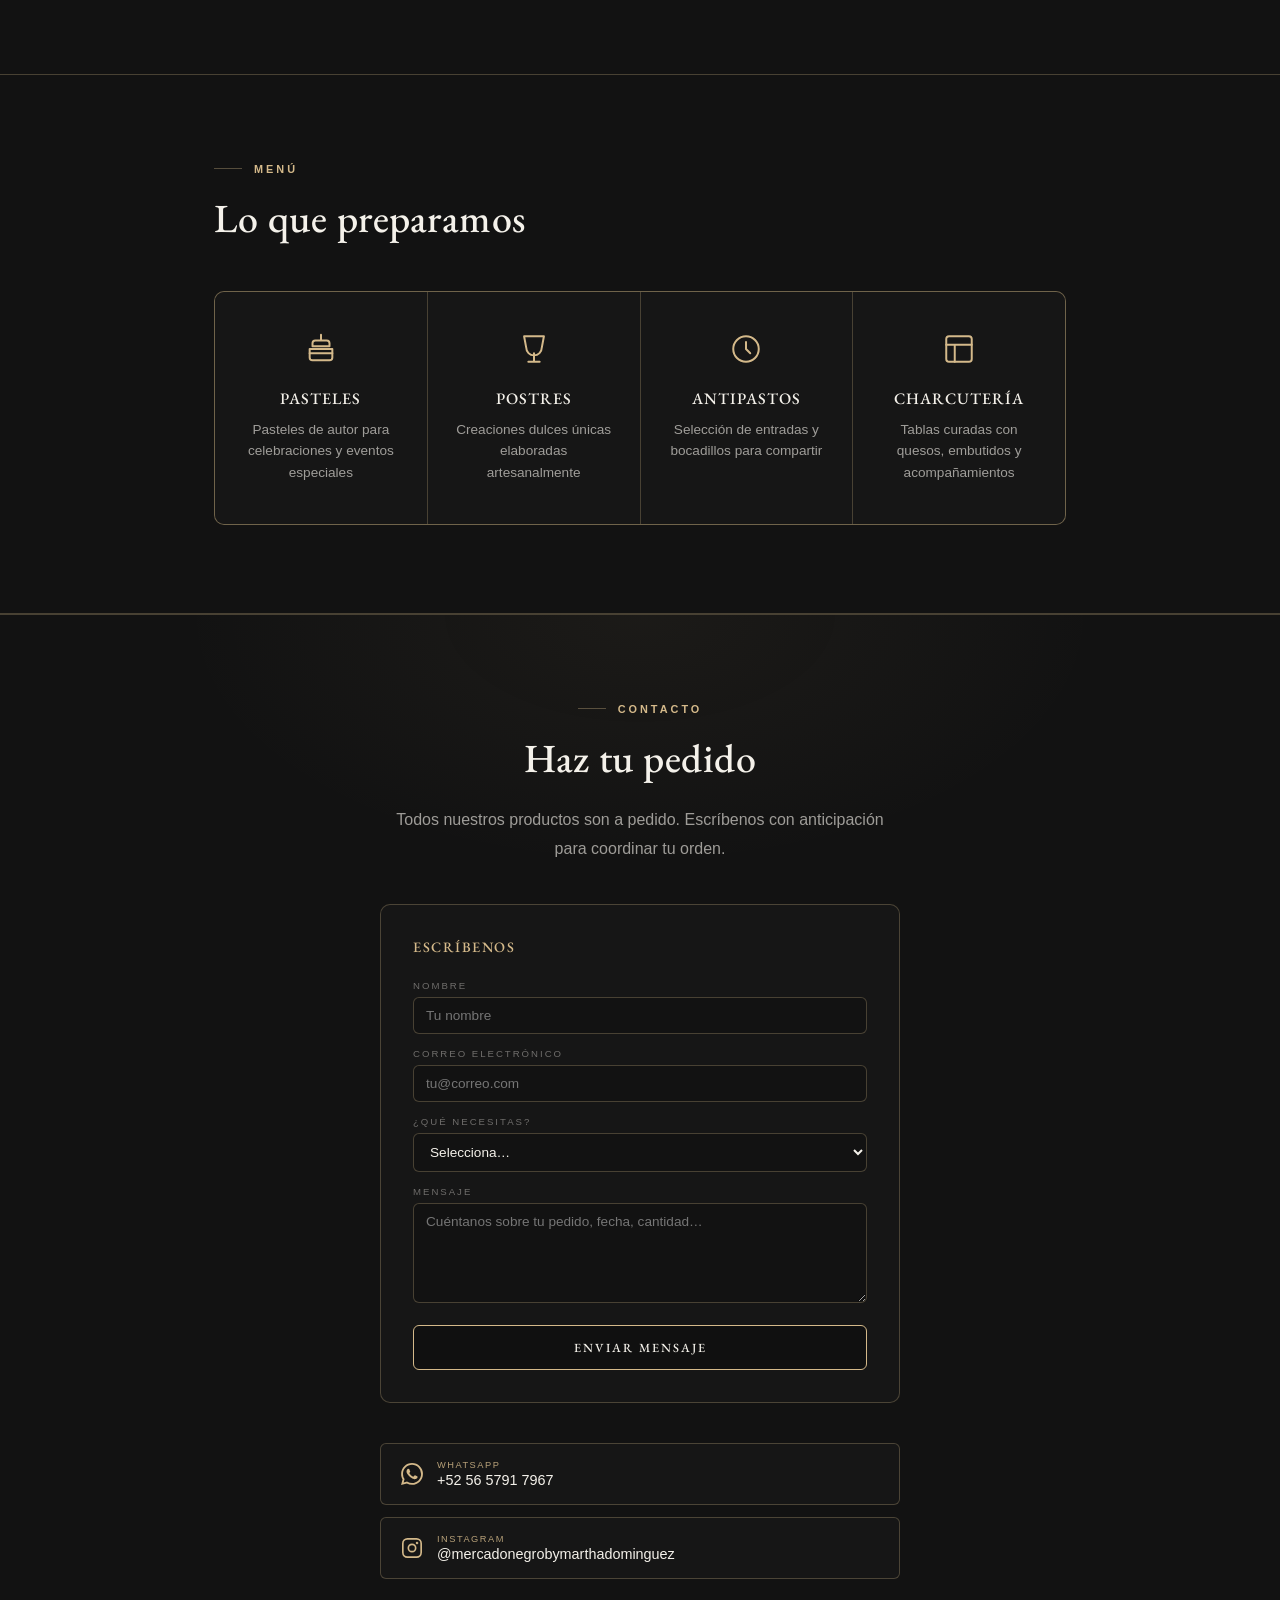
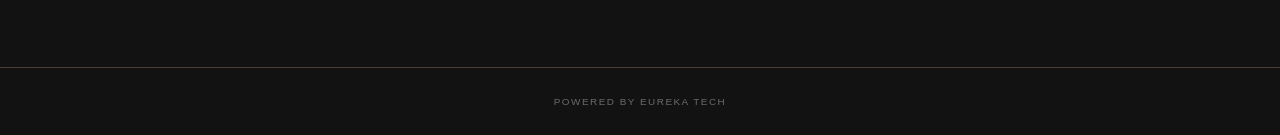
==== commit 0c469d16: "Switch website to the FINAL LOCKED BRAND (monogram + Option 4 serif wordmark) Genuine identity chang" ====
--- a/index.html
+++ b/index.html
@@ -3,17 +3,17 @@
 <head>
   <meta charset="UTF-8">
   <meta name="viewport" content="width=device-width, initial-scale=1.0">
-  <link rel="icon" type="image/png" sizes="32x32" href="brand-optionc/favicon/mercado-negro-icon-32.png">
-  <link rel="icon" type="image/png" sizes="192x192" href="brand-optionc/favicon/mercado-negro-icon-192.png">
-  <link rel="shortcut icon" href="brand-optionc/favicon/favicon.ico">
-  <link rel="apple-touch-icon" sizes="180x180" href="brand-optionc/favicon/mercado-negro-icon-180.png">
-  <meta name="theme-color" content="#090908">
+  <link rel="icon" type="image/png" sizes="32x32" href="brand-final/favicon/mercado-negro-monogram-icon-32.png">
+  <link rel="icon" type="image/png" sizes="192x192" href="brand-final/favicon/mercado-negro-monogram-icon-192.png">
+  <link rel="shortcut icon" href="brand-final/favicon/favicon.ico">
+  <link rel="apple-touch-icon" sizes="180x180" href="brand-final/favicon/mercado-negro-monogram-icon-180.png">
+  <meta name="theme-color" content="#0B0B0B">
   <title>Mercado Negro — Pastelería &amp; Catering</title>
   <meta name="description" content="Mercado Negro — Pastelería y catering artesanal por Martha Domínguez. Pasteles de autor, postres, antipastos y tablas de charcutería a pedido.">
   <meta property="og:type" content="website">
   <meta property="og:title" content="Mercado Negro — Pastelería &amp; Catering">
   <meta property="og:description" content="Pastelería y catering artesanal por Martha Domínguez. Pasteles de autor, postres, antipastos y tablas de charcutería a pedido.">
-  <meta property="og:image" content="https://eurekawebsites.github.io/mercado-negro/brand-optionc/social/mercado-negro-social-share-1200x630.png">
+  <meta property="og:image" content="https://eurekawebsites.github.io/mercado-negro/brand-final/social/mercado-negro-social-share-1200x630.png">
   <meta property="og:image:width" content="1200">
   <meta property="og:image:height" content="630">
   <meta property="og:url" content="https://eurekawebsites.github.io/mercado-negro/">
@@ -21,21 +21,22 @@
   <meta name="twitter:card" content="summary_large_image">
   <meta name="twitter:title" content="Mercado Negro — Pastelería &amp; Catering">
   <meta name="twitter:description" content="Pastelería y catering artesanal por Martha Domínguez.">
-  <meta name="twitter:image" content="https://eurekawebsites.github.io/mercado-negro/brand-optionc/social/mercado-negro-social-share-1200x630.png">
+  <meta name="twitter:image" content="https://eurekawebsites.github.io/mercado-negro/brand-final/social/mercado-negro-social-share-1200x630.png">
   <link rel="preconnect" href="https://fonts.googleapis.com" />
   <link rel="preconnect" href="https://fonts.gstatic.com" crossorigin />
-  <link href="https://fonts.googleapis.com/css2?family=Alex+Brush&family=EB+Garamond:ital,wght@0,400;0,500;0,600;1,400;1,500&display=swap" rel="stylesheet" />
+  <link href="https://fonts.googleapis.com/css2?family=EB+Garamond:ital,wght@0,400;0,500;0,600;1,400;1,500&display=swap" rel="stylesheet" />
   <link rel="stylesheet" href="css/mn-brand-tokens.css">
   <style>
     /* ══════════════════════════════════════════════════════════
-       Mercado Negro website — APPROVED Option 1 logo + Option C
-       UI palette (Black + Champagne), locked.
-       Black/near-black dominant, ivory primary text/logo, champagne
+       Mercado Negro website — FINAL LOCKED BRAND.
+       Option 2 monogram (ornate gold-frame "MN") + Option 4
+       wordmark (upright Didot-style serif "Mercado Negro") +
+       Option C palette (Black + Champagne), locked.
+       Black/near-black dominant, ivory primary text, champagne
        restrained accent only — no chocolate/brown surfaces, no
-       dusty-rose primary CTA. Primary mark = supplied full lockup
-       (seal + script "Mercado Negro" + gold divider + "BY MARTHA
-       DOMÍNGUEZ" byline), used as delivered, not redrawn.
-       See brand-optionc/ and css/mn-brand-tokens.css.
+       dusty-rose primary CTA. Monogram and wordmark are supplied as
+       separate images, used as delivered, not redrawn.
+       See brand-final/ and css/mn-brand-tokens.css.
        No dedicated dessert photography exists yet — see
        MN-BRAND-NOTES.md.
        ══════════════════════════════════════════════════════════ */
@@ -73,11 +74,12 @@
       align-items: center;
       gap: 10px;
     }
-    .nav-logo img { width: 34px; height: 34px; display: block; }
+    .nav-logo img { width: 30px; height: auto; display: block; }
     .nav-logo span {
-      font-family: var(--mn-script);
-      font-size: 1.35rem;
-      color: var(--mn-cream);
+      font-family: var(--mn-serif);
+      font-size: 1.05rem;
+      letter-spacing: 0.5px;
+      color: var(--mn-ivory);
       line-height: 1;
     }
 
@@ -129,7 +131,7 @@
       text-align: center;
       padding: 140px 24px 90px;
       background:
-        radial-gradient(ellipse 65% 55% at 50% 8%, rgba(216,199,158,0.07) 0%, transparent 60%),
+        radial-gradient(ellipse 65% 55% at 50% 8%, rgba(212,185,138,0.07) 0%, transparent 60%),
         linear-gradient(175deg, var(--mn-black) 0%, var(--mn-charcoal) 70%);
       border-bottom: 1px solid var(--mn-border);
       overflow: hidden;
@@ -159,16 +161,74 @@
       .hero-frame { inset: 14px; }
     }
 
-    /* Primary brand mark — supplied lockup: round seal + script
-       "Mercado Negro" + gold "BY MARTHA DOMÍNGUEZ" byline, used as
-       one image exactly as delivered. */
-    .hero-lockup {
+    /* Primary brand mark — supplied monogram (Option 2, ornate gold
+       frame) and wordmark (Option 4, upright serif) images, used
+       exactly as delivered, stacked with breathing room between them. */
+    .hero-monogram {
+      position: relative;
+      z-index: 1;
+      width: 128px;
+      height: auto;
+      margin: 0 auto 32px;
+      display: block;
+    }
+
+    /* The supplied wordmark file has its "BY MARTHA DOMÍNGUEZ" byline
+       cut off mid-word at the bottom edge of the PNG itself. Rather
+       than stretching/redrawing that asset, this wrapper shows only
+       the clean "Mercado Negro" text (the file's own top ~105px of
+       155px) via a fixed aspect-ratio + object-fit crop, and the
+       byline is recreated as real HTML text below — matching the
+       approved reference layout. The source file is used unmodified;
+       only how much of it is displayed is constrained. */
+    .hero-wordmark-frame {
       position: relative;
       z-index: 1;
       width: 100%;
-      max-width: 420px;
+      max-width: 360px;
+      aspect-ratio: 728 / 105;
+      overflow: hidden;
+      margin: 0 auto 12px;
+    }
+    .hero-wordmark {
+      width: 100%;
       height: auto;
-      margin: 0 auto 28px;
+      display: block;
+      object-fit: cover;
+      object-position: top;
+    }
+    .hero-wordmark-rule {
+      position: relative;
+      z-index: 1;
+      display: flex;
+      align-items: center;
+      justify-content: center;
+      gap: 10px;
+      margin-bottom: 12px;
+    }
+    .hero-wordmark-rule::before,
+    .hero-wordmark-rule::after {
+      content: "";
+      width: 44px;
+      height: 1px;
+      background: var(--mn-divider);
+    }
+    .hero-wordmark-rule span {
+      width: 5px;
+      height: 5px;
+      border-radius: 50%;
+      background: var(--mn-champagne);
+      display: block;
+    }
+    .hero-byline {
+      position: relative;
+      z-index: 1;
+      font-family: var(--mn-sans);
+      font-size: 0.72rem;
+      letter-spacing: 3px;
+      text-transform: uppercase;
+      color: var(--mn-champagne);
+      margin-bottom: 26px;
     }
 
     .hero-descriptor {
@@ -331,7 +391,7 @@
       border-top: 1px solid var(--mn-border);
       text-align: center;
       background:
-        radial-gradient(ellipse 60% 40% at 50% 0%, rgba(216,199,158,0.05) 0%, transparent 60%),
+        radial-gradient(ellipse 60% 40% at 50% 0%, rgba(212,185,138,0.05) 0%, transparent 60%),
         var(--mn-charcoal);
     }
 
@@ -477,7 +537,7 @@
   <!-- NAV -->
   <nav>
     <a class="nav-logo" href="#" aria-label="Mercado Negro — inicio">
-      <img src="brand-optionc/logo/mercado-negro-option1-seal-transparent.webp" alt="" width="522" height="522">
+      <img src="brand-final/logo/mercado-negro-monogram-option2-locked-transparent.webp" alt="" width="1008" height="1051">
       <span>Mercado Negro</span>
     </a>
     <ul class="nav-links">
@@ -495,11 +555,21 @@
     <h1 class="visually-hidden">Mercado Negro — by Martha Domínguez</h1>
 
     <img
-      class="hero-lockup"
-      src="brand-optionc/logo/mercado-negro-option1-full-lockup-transparent.webp"
-      alt="Mercado Negro — by Martha Domínguez"
-      width="1295" height="893"
+      class="hero-monogram"
+      src="brand-final/logo/mercado-negro-monogram-option2-locked-transparent.webp"
+      alt=""
+      width="1008" height="1051"
     >
+    <div class="hero-wordmark-frame">
+      <img
+        class="hero-wordmark"
+        src="brand-final/logo/mercado-negro-wordmark-option4-transparent.webp"
+        alt="Mercado Negro"
+        width="728" height="155"
+      >
+    </div>
+    <div class="hero-wordmark-rule" aria-hidden="true"><span></span></div>
+    <p class="hero-byline">By Martha Domínguez</p>
 
     <p class="hero-descriptor">Pastelería &amp; Catering</p>
     <p class="hero-tagline">Detalles que se saborean.<br>Momentos que permanecen.</p>
@@ -604,17 +674,17 @@
 
       <div class="contact-buttons">
         <a class="contact-btn" href="https://wa.me/5215517284050" target="_blank" rel="noopener noreferrer">
-          <svg class="contact-btn-icon" viewBox="0 0 24 24" fill="#D8C79E"><path d="M17.472 14.382c-.297-.149-1.758-.867-2.03-.967-.273-.099-.471-.148-.67.15-.197.297-.767.966-.94 1.164-.173.199-.347.223-.644.075-.297-.15-1.255-.463-2.39-1.475-.883-.788-1.48-1.761-1.653-2.059-.173-.297-.018-.458.13-.606.134-.133.298-.347.446-.52.149-.174.198-.298.298-.497.099-.198.05-.371-.025-.52-.075-.149-.669-1.612-.916-2.207-.242-.579-.487-.5-.669-.51-.173-.008-.371-.01-.57-.01-.198 0-.52.074-.792.372-.272.297-1.04 1.016-1.04 2.479 0 1.462 1.065 2.875 1.213 3.074.149.198 2.096 3.2 5.077 4.487.709.306 1.262.489 1.694.625.712.227 1.36.195 1.871.118.571-.085 1.758-.719 2.006-1.413.248-.694.248-1.289.173-1.413-.074-.124-.272-.198-.57-.347m-5.421 7.403h-.004a9.87 9.87 0 01-5.031-1.378l-.361-.214-3.741.982.998-3.648-.235-.374a9.86 9.86 0 01-1.51-5.26c.001-5.45 4.436-9.884 9.888-9.884 2.64 0 5.122 1.03 6.988 2.898a9.825 9.825 0 012.893 6.994c-.003 5.45-4.437 9.884-9.885 9.884m8.413-18.297A11.815 11.815 0 0012.05 0C5.495 0 .16 5.335.157 11.892c0 2.096.547 4.142 1.588 5.945L.057 24l6.305-1.654a11.882 11.882 0 005.683 1.448h.005c6.554 0 11.89-5.335 11.893-11.893a11.821 11.821 0 00-3.48-8.413z"/></svg>
+          <svg class="contact-btn-icon" viewBox="0 0 24 24" fill="#D4B98A"><path d="M17.472 14.382c-.297-.149-1.758-.867-2.03-.967-.273-.099-.471-.148-.67.15-.197.297-.767.966-.94 1.164-.173.199-.347.223-.644.075-.297-.15-1.255-.463-2.39-1.475-.883-.788-1.48-1.761-1.653-2.059-.173-.297-.018-.458.13-.606.134-.133.298-.347.446-.52.149-.174.198-.298.298-.497.099-.198.05-.371-.025-.52-.075-.149-.669-1.612-.916-2.207-.242-.579-.487-.5-.669-.51-.173-.008-.371-.01-.57-.01-.198 0-.52.074-.792.372-.272.297-1.04 1.016-1.04 2.479 0 1.462 1.065 2.875 1.213 3.074.149.198 2.096 3.2 5.077 4.487.709.306 1.262.489 1.694.625.712.227 1.36.195 1.871.118.571-.085 1.758-.719 2.006-1.413.248-.694.248-1.289.173-1.413-.074-.124-.272-.198-.57-.347m-5.421 7.403h-.004a9.87 9.87 0 01-5.031-1.378l-.361-.214-3.741.982.998-3.648-.235-.374a9.86 9.86 0 01-1.51-5.26c.001-5.45 4.436-9.884 9.888-9.884 2.64 0 5.122 1.03 6.988 2.898a9.825 9.825 0 012.893 6.994c-.003 5.45-4.437 9.884-9.885 9.884m8.413-18.297A11.815 11.815 0 0012.05 0C5.495 0 .16 5.335.157 11.892c0 2.096.547 4.142 1.588 5.945L.057 24l6.305-1.654a11.882 11.882 0 005.683 1.448h.005c6.554 0 11.89-5.335 11.893-11.893a11.821 11.821 0 00-3.48-8.413z"/></svg>
           <span class="contact-btn-label">
             <span class="contact-btn-type">WhatsApp</span>
             <span>+52 56 5791 7967</span>
           </span>
         </a>
         <a class="contact-btn" href="https://www.instagram.com/mercadonegrobymarthadominguez" target="_blank" rel="noopener noreferrer">
-          <svg class="contact-btn-icon" viewBox="0 0 24 24" fill="none" stroke="#D8C79E" stroke-width="1.8" stroke-linecap="round" stroke-linejoin="round">
+          <svg class="contact-btn-icon" viewBox="0 0 24 24" fill="none" stroke="#D4B98A" stroke-width="1.8" stroke-linecap="round" stroke-linejoin="round">
             <rect x="2" y="2" width="20" height="20" rx="5" ry="5"/>
             <circle cx="12" cy="12" r="4"/>
-            <circle cx="17.5" cy="6.5" r="0.5" fill="#D8C79E"/>
+            <circle cx="17.5" cy="6.5" r="0.5" fill="#D4B98A"/>
           </svg>
           <span class="contact-btn-label">
             <span class="contact-btn-type">Instagram</span>
--- a/css/mn-brand-tokens.css
+++ b/css/mn-brand-tokens.css
@@ -1,44 +1,44 @@
 :root {
   /* ══════════════════════════════════════════════════════════
      Mercado Negro — canonical UI palette
-     APPROVED: Option 1 logo structure + Option C UI palette
-     (Black + Champagne) — locked. Black/near-black dominant,
-     ivory is the primary text/logo color, champagne is a
-     restrained accent only. No brown/chocolate-forward surfaces,
-     no dusty-rose primary CTA. Values match
-     brand-optionc/tokens/mn-brand-tokens.json exactly (the
-     supplied source of truth) — see MN-BRAND-NOTES.md for full
+     FINAL LOCKED BRAND (current): Option 2 monogram + Option 4
+     wordmark + Option C palette (Black + Champagne). Black/near-black
+     dominant, ivory primary text, champagne restrained accent.
+     No brown/chocolate-forward surfaces, no dusty-rose primary CTA.
+     Values match brand-final/tokens/mn-brand-tokens.json exactly
+     (the supplied source of truth) — see MN-BRAND-NOTES.md for full
      direction history.
      ══════════════════════════════════════════════════════════ */
 
-  --mn-black:         #090908; /* deepest background tier */
-  --mn-charcoal:      #121210; /* primary background */
-  --mn-panel:         #0D0D0D; /* card/panel surface */
-  --mn-panel-2:       #111111; /* slightly elevated panel surface */
-  --mn-ivory:         #F5F0E6; /* primary text/logo color */
-  --mn-champagne:     #D8C79E; /* restrained accent — borders, rules, labels */
-  --mn-champagne-soft: #C9B88B; /* secondary/muted champagne */
-  --mn-divider:       rgba(216,199,158,0.52);
+  --mn-black:         #0B0B0B; /* deepest background tier */
+  --mn-near-black:    #121212; /* primary background / panel */
+  --mn-ivory:         #F4F1EA; /* primary text/logo color */
+  --mn-champagne:     #D4B98A; /* restrained accent — borders, rules, labels */
+  --mn-champagne-soft: #c7a878; /* secondary/muted champagne, derived for hover states */
+  --mn-divider:       rgba(212,185,138,0.5);
 
   --mn-button-fill:       #101010;
-  --mn-button-fill-hover: #151515;
-  --mn-button-border:     #D8C79E;
-  --mn-button-text:       #F5F0E6;
+  --mn-button-fill-hover: #161616;
+  --mn-button-border:     #D4B98A;
+  --mn-button-text:       #F4F1EA;
 
   /* Back-compat aliases — older markup in this project may still
-     reference these names; keep them mapped onto the Option C values
-     so nothing silently reverts to the superseded brown/rose palette. */
+     reference earlier-pass variable names; keep them mapped onto the
+     current locked values so nothing silently reverts to a
+     superseded palette. */
+  --mn-charcoal:      var(--mn-near-black);
+  --mn-panel:         var(--mn-near-black);
+  --mn-panel-2:       #161616;
   --mn-cream:         var(--mn-ivory);
-  --mn-cream-muted:   rgba(245,240,230,0.62);
-  --mn-cream-faint:   rgba(245,240,230,0.4);
+  --mn-cream-muted:   rgba(244,241,234,0.62);
+  --mn-cream-faint:   rgba(244,241,234,0.4);
   --mn-gold:          var(--mn-champagne);
-  --mn-gold-bright:   #e8dcb8;
-  --mn-gold-dim:      rgba(216,199,158,0.35);
-  --mn-border:        rgba(216,199,158,0.28);
+  --mn-gold-bright:   #e3cda3;
+  --mn-gold-dim:      rgba(212,185,138,0.35);
+  --mn-border:        rgba(212,185,138,0.28);
   --mn-charcoal-2:    var(--mn-panel-2);
 
   /* Typography */
-  --mn-script:         'Alex Brush', cursive; /* brand wordmark — "Mercado Negro" (baked into the approved lockup image) */
   --mn-serif:        'EB Garamond', Georgia, 'Times New Roman', serif; /* editorial headings, byline, section titles */
   --mn-serif-italic:  'EB Garamond', Georgia, serif; /* emotional/editorial copy, italic */
   --mn-sans:          Arial, Helvetica, sans-serif; /* functional / UI text */
@@ -51,25 +51,28 @@
 }
 
 /*
-IMPORTANT — APPROVED: Option 1 logo + Option C UI palette (locked,
-supersedes all earlier passes):
-- Logo structure is UNCHANGED from Option 1 — same seal + script
-  "Mercado Negro" + gold divider + "BY MARTHA DOMÍNGUEZ" byline,
-  one flattened lockup image. Primary mark =
-  brand-optionc/logo/mercado-negro-option1-full-lockup-transparent.webp
-  Compact/secondary uses (favicon, nav, social) = the seal alone,
-  brand-optionc/logo/mercado-negro-option1-seal-transparent.webp
-- UI palette is Option C: black/near-black dominant, ivory primary
-  text, champagne restrained accent only. NO brown/chocolate-forward
-  surfaces anywhere (that was the second pass, fully superseded).
-  NO dusty-rose primary CTA (that was the third-pass/Option-1-UI
-  pass, also superseded for buttons specifically).
-- Primary CTA = --mn-button-fill (near-black) fill,
+IMPORTANT — FINAL LOCKED BRAND (current, supersedes all earlier passes):
+- Monogram = brand-final/logo/mercado-negro-monogram-option2-locked-transparent.webp
+  (ornate circular gold-frame "MN" monogram, richer 3D gold finish).
+  Primary mark for compact/favicon/social/badge use.
+- Wordmark = brand-final/logo/mercado-negro-wordmark-option4-transparent.webp
+  ("Mercado Negro" in a clean upright Didot-style serif — NOT the
+  script/cursive treatment used in every earlier pass). Used as its
+  own separate image alongside the monogram, not fused into one
+  lockup file.
+- Leave breathing room between the monogram and the wordmark when
+  stacking them — do not place them tight against each other.
+- These are supplied, approved, production assets. Do NOT redraw,
+  trace, simplify, reinterpret, or replace them. Do NOT substitute a
+  script font for the wordmark — Option 4 (upright serif) is locked.
+- Primary CTA = outline treatment: --mn-button-fill (near-black) fill,
   --mn-button-border (champagne) border, --mn-button-text (ivory)
-  text — an outline-style button, not a filled color block.
-- These are supplied, approved, production assets/tokens. Do NOT
-  redraw the logo, and do NOT reintroduce brown/chocolate panels or
-  rose-filled buttons.
+  text. No filled color block.
 - Service descriptors ("PASTELERÍA & CATERING") and taglines stay as
-  live HTML text beneath the logo lockup, not baked into the logo file.
+  live HTML text, not baked into any logo file.
+- The Martha Domínguez hub's Mercado Negro tile
+  (tarjeta-martha/index.html, hub-assets/cards/mercado-negro.webp)
+  is a single flat composite photo with the OLD branding baked into
+  its pixels — it was intentionally left unchanged in this pass per
+  the user's direction. See MN-BRAND-NOTES.md "Hub tile — pending."
 */
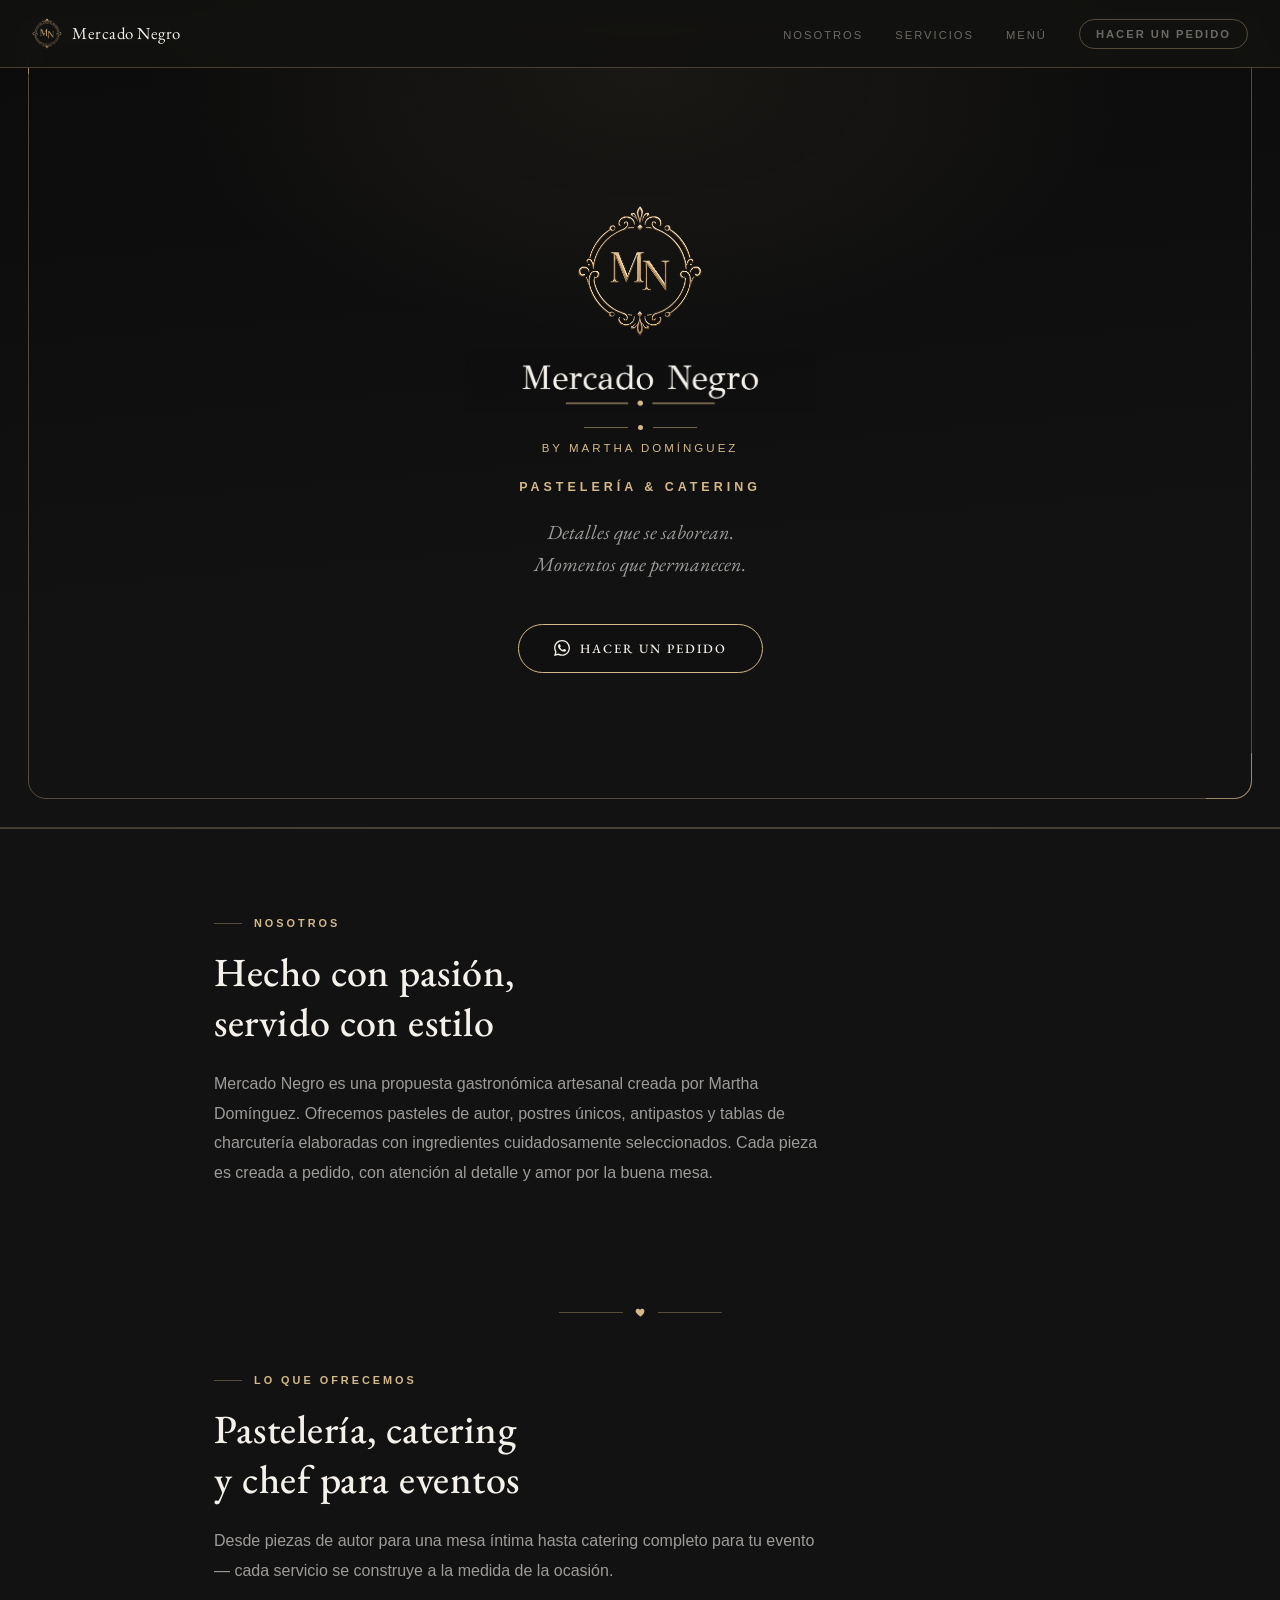
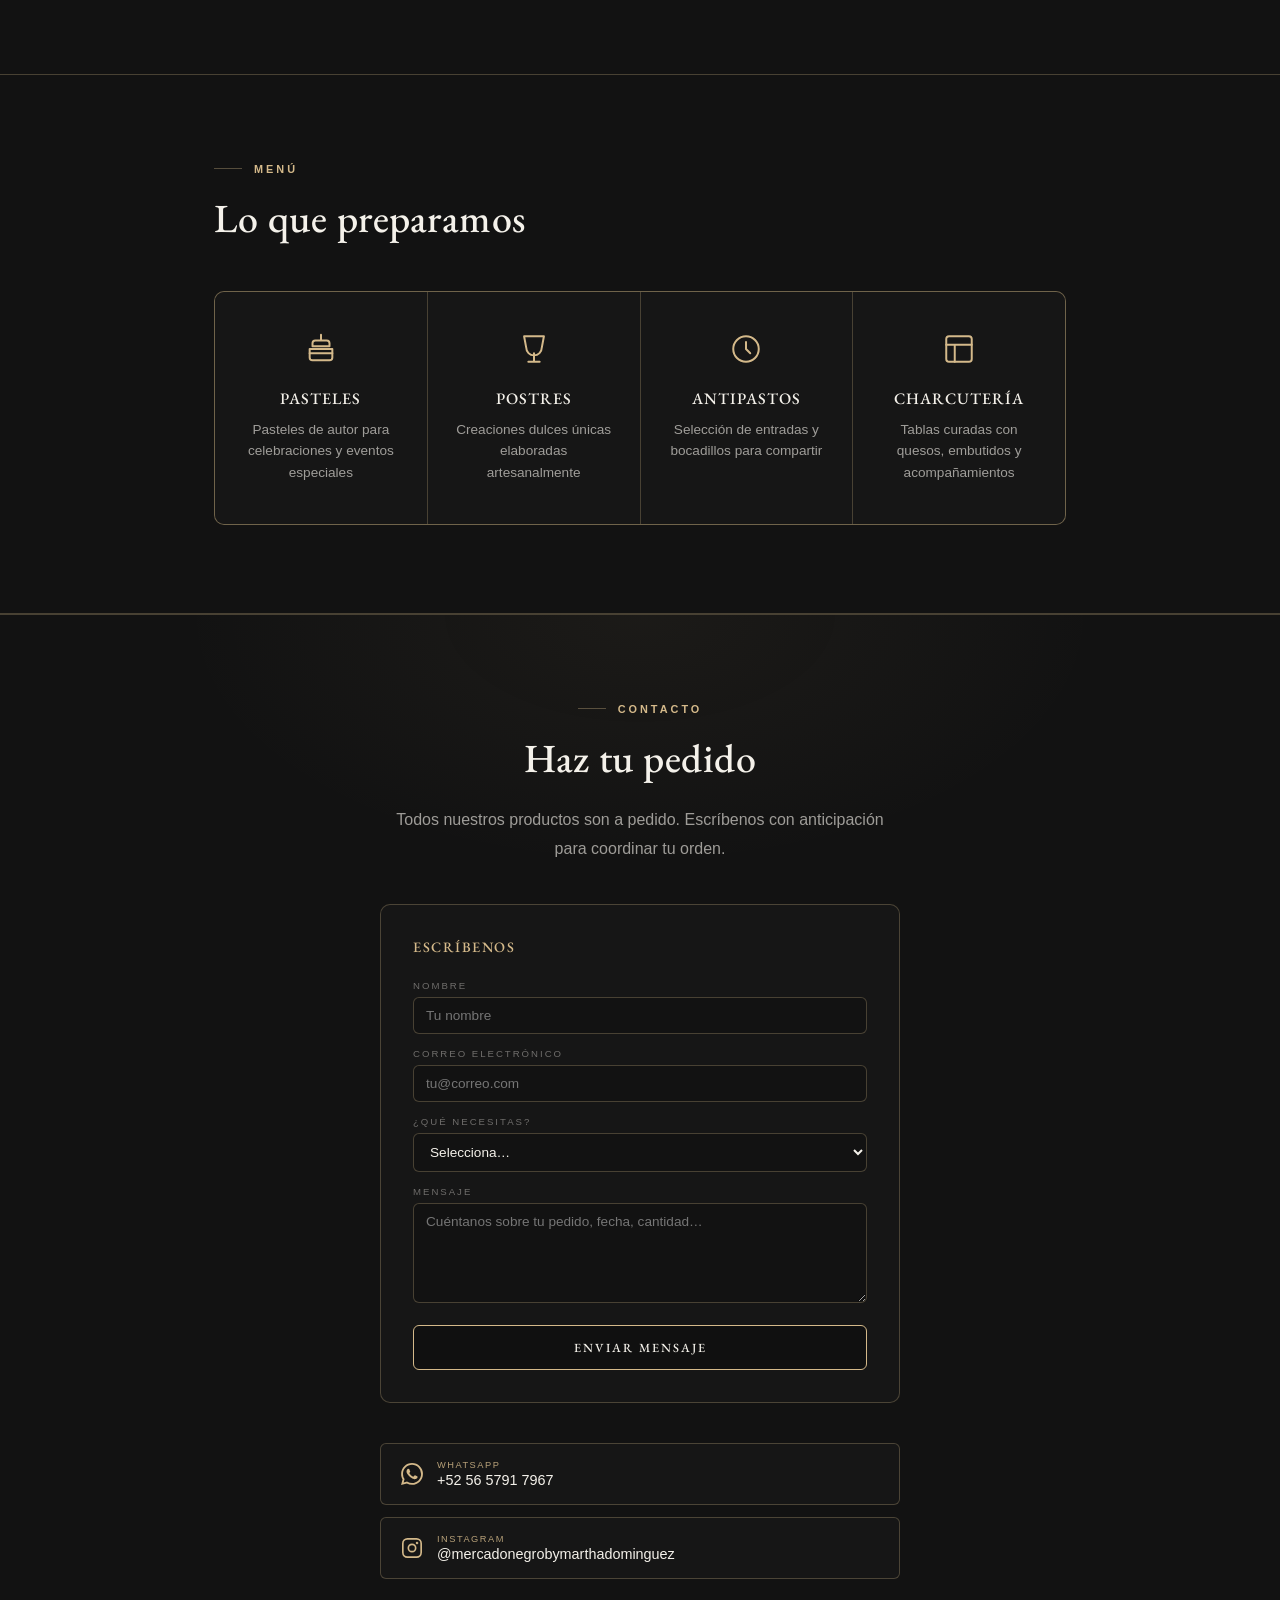
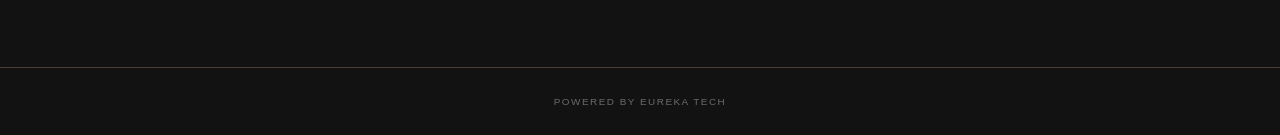
==== commit 7295a962: "Fix clipped wordmark, black matte, and monogram spacing on the website Same root cause and fix as th" ====
--- a/index.html
+++ b/index.html
@@ -169,24 +169,28 @@
       z-index: 1;
       width: 128px;
       height: auto;
-      margin: 0 auto 32px;
+      margin: 0 auto 8px;
       display: block;
     }
 
-    /* The supplied wordmark file has its "BY MARTHA DOMÍNGUEZ" byline
-       cut off mid-word at the bottom edge of the PNG itself. Rather
-       than stretching/redrawing that asset, this wrapper shows only
-       the clean "Mercado Negro" text (the file's own top ~105px of
-       155px) via a fixed aspect-ratio + object-fit crop, and the
-       byline is recreated as real HTML text below — matching the
-       approved reference layout. The source file is used unmodified;
-       only how much of it is displayed is constrained. */
+    /* The supplied wordmark file (728x155) has its own "Mercado Negro"
+       text + divider fully intact through y=136, followed by a
+       "BY MARTHA DOMÍNGUEZ" byline that is truncated mid-letter at
+       the file's own bottom edge (confirmed by inspecting the alpha
+       channel row-by-row — not something introduced here). This
+       wrapper crops to exactly that measured boundary — 728:136,
+       i.e. only the last ~19px of a 155px-tall file, well below any
+       visible glyph — so the full "Mercado Negro" wordmark and its
+       complete divider render uncropped, and only the already-
+       truncated byline pixels are cut. The byline is recreated as
+       real HTML text below. The source file itself is never modified,
+       stretched, or redrawn. */
     .hero-wordmark-frame {
       position: relative;
       z-index: 1;
       width: 100%;
       max-width: 360px;
-      aspect-ratio: 728 / 105;
+      aspect-ratio: 728 / 136;
       overflow: hidden;
       margin: 0 auto 12px;
     }
@@ -194,8 +198,6 @@
       width: 100%;
       height: auto;
       display: block;
-      object-fit: cover;
-      object-position: top;
     }
     .hero-wordmark-rule {
       position: relative;
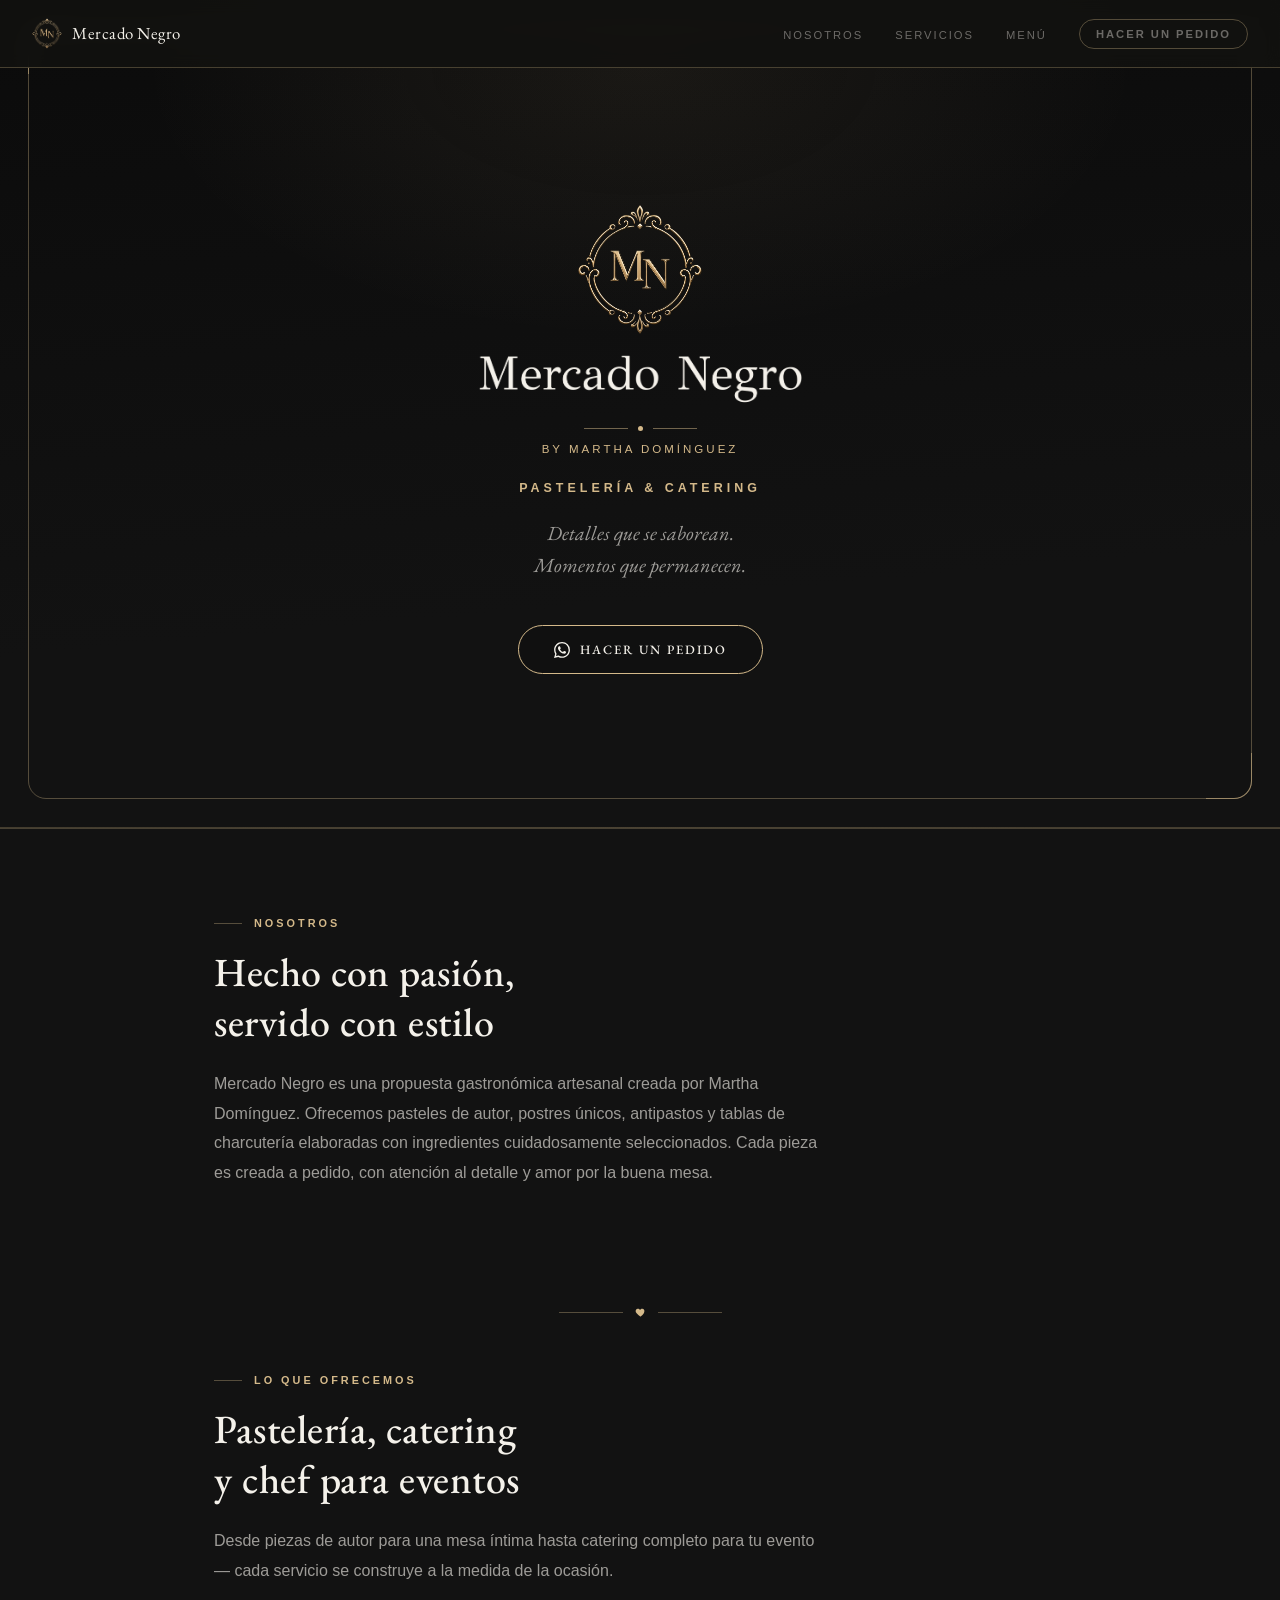
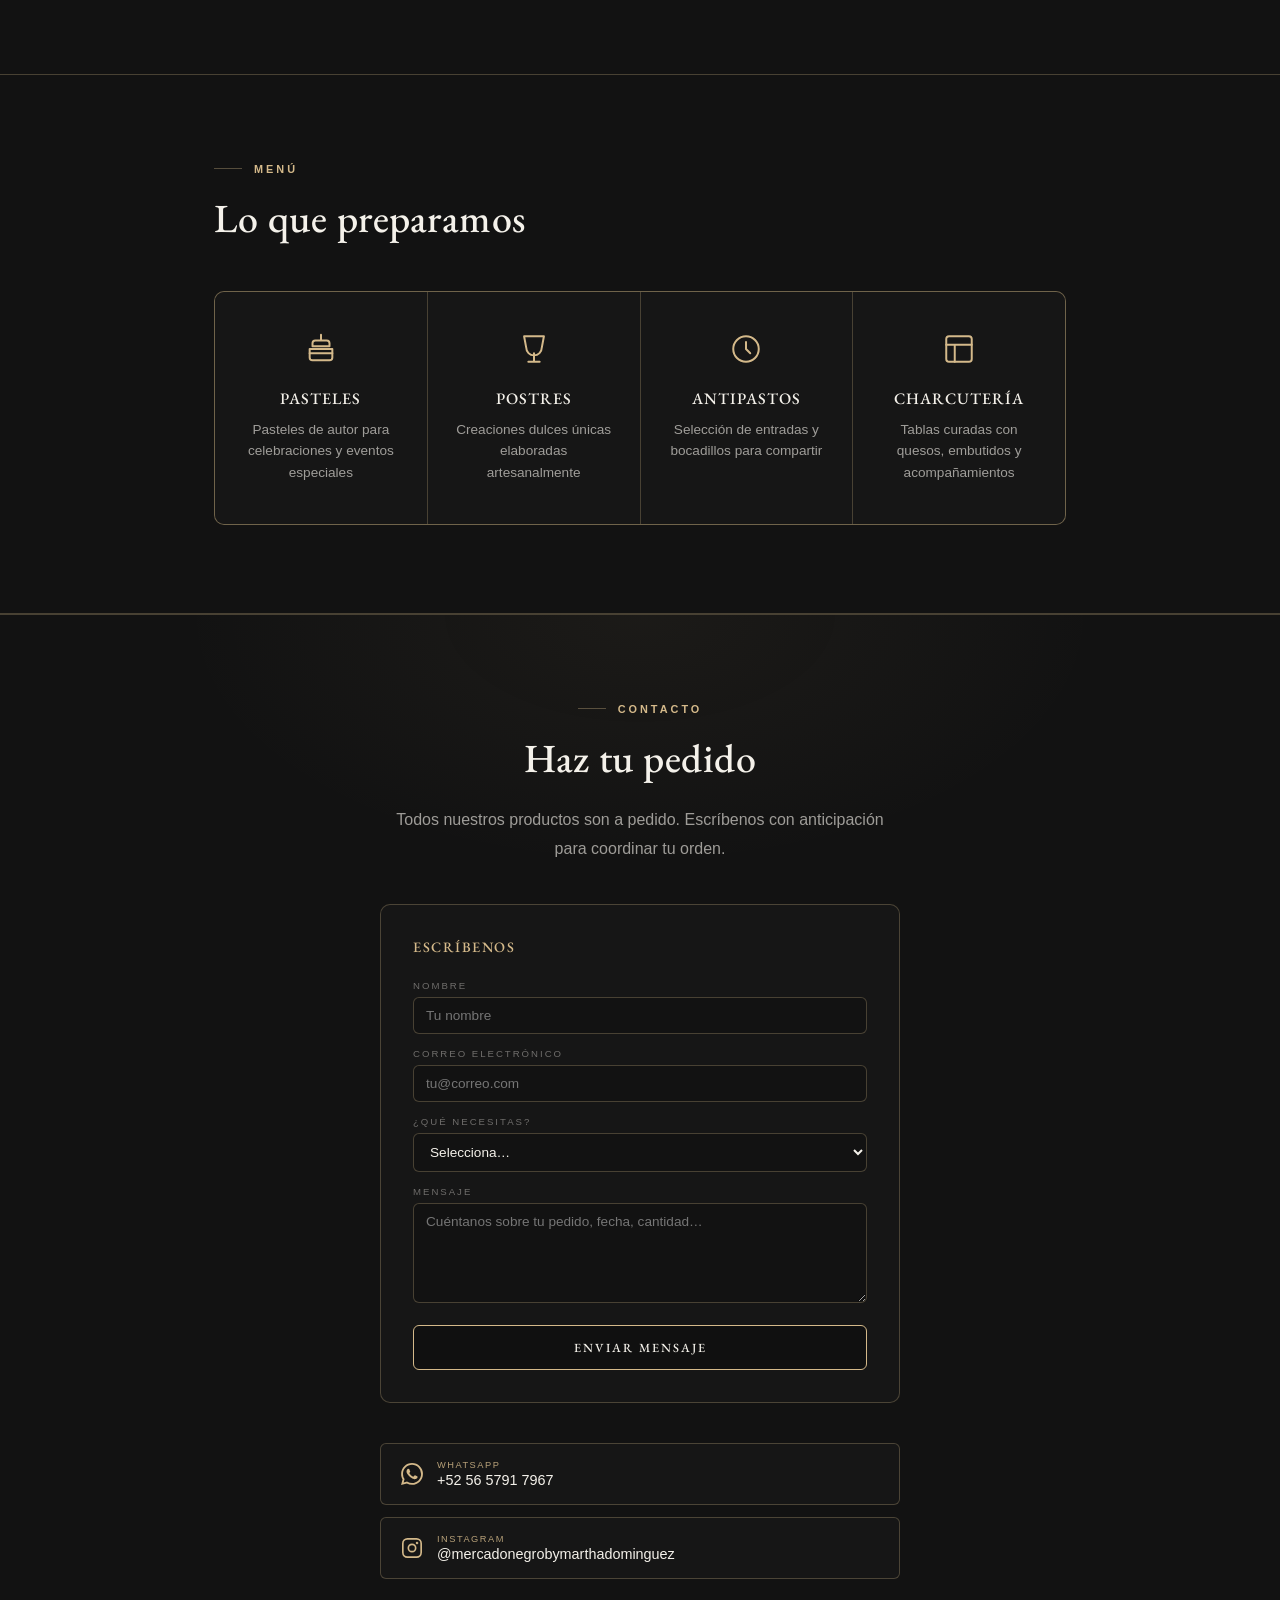
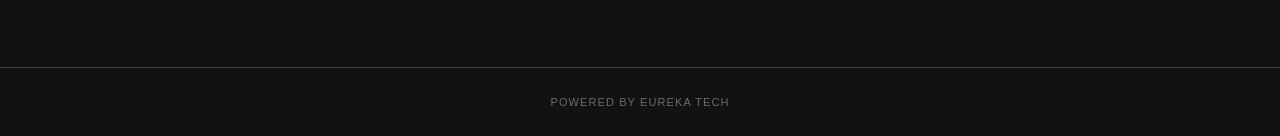
==== commit 2c349082: "Replace Mercado Negro wordmark with clean transparent asset Swap the hero's wordmark image to the ne" ====
--- a/index.html
+++ b/index.html
@@ -173,31 +173,21 @@
       display: block;
     }
 
-    /* The supplied wordmark file (728x155) has its own "Mercado Negro"
-       text + divider fully intact through y=136, followed by a
-       "BY MARTHA DOMÍNGUEZ" byline that is truncated mid-letter at
-       the file's own bottom edge (confirmed by inspecting the alpha
-       channel row-by-row — not something introduced here). This
-       wrapper crops to exactly that measured boundary — 728:136,
-       i.e. only the last ~19px of a 155px-tall file, well below any
-       visible glyph — so the full "Mercado Negro" wordmark and its
-       complete divider render uncropped, and only the already-
-       truncated byline pixels are cut. The byline is recreated as
-       real HTML text below. The source file itself is never modified,
-       stretched, or redrawn. */
-    .hero-wordmark-frame {
+    /* CLEAN wordmark asset (mercado-negro-wordmark-option4-CLEAN-
+       transparent.png) contains only the "Mercado Negro" mark itself —
+       no baked byline, no crop compensation needed. Rendered at its
+       natural proportions with plain responsive sizing; the divider
+       and byline below are real HTML/CSS, not part of the image.
+       Source file used exactly as delivered — not cropped, masked,
+       re-exported, or redrawn. */
+    .hero-wordmark {
       position: relative;
       z-index: 1;
+      display: block;
       width: 100%;
       max-width: 360px;
-      aspect-ratio: 728 / 136;
-      overflow: hidden;
+      height: auto;
       margin: 0 auto 12px;
-    }
-    .hero-wordmark {
-      width: 100%;
-      height: auto;
-      display: block;
     }
     .hero-wordmark-rule {
       position: relative;
@@ -501,8 +491,9 @@
       padding: 28px 24px;
       text-align: center;
       border-top: 1px solid var(--mn-border);
-      font-size: 0.62rem;
-      letter-spacing: 1.5px;
+      font-size: 11px;
+      font-weight: 500;
+      letter-spacing: 0.1em;
       text-transform: uppercase;
       color: var(--mn-cream-faint);
     }
@@ -562,14 +553,12 @@
       alt=""
       width="1008" height="1051"
     >
-    <div class="hero-wordmark-frame">
-      <img
-        class="hero-wordmark"
-        src="brand-final/logo/mercado-negro-wordmark-option4-transparent.webp"
-        alt="Mercado Negro"
-        width="728" height="155"
-      >
-    </div>
+    <img
+      class="hero-wordmark"
+      src="brand-final/logo/mercado-negro-wordmark-option4-CLEAN-transparent.png"
+      alt="Mercado Negro"
+      width="1673" height="324"
+    >
     <div class="hero-wordmark-rule" aria-hidden="true"><span></span></div>
     <p class="hero-byline">By Martha Domínguez</p>
 
--- a/css/mn-brand-tokens.css
+++ b/css/mn-brand-tokens.css
@@ -55,11 +55,15 @@
 - Monogram = brand-final/logo/mercado-negro-monogram-option2-locked-transparent.webp
   (ornate circular gold-frame "MN" monogram, richer 3D gold finish).
   Primary mark for compact/favicon/social/badge use.
-- Wordmark = brand-final/logo/mercado-negro-wordmark-option4-transparent.webp
+- Wordmark = brand-final/logo/mercado-negro-wordmark-option4-CLEAN-transparent.png
   ("Mercado Negro" in a clean upright Didot-style serif — NOT the
-  script/cursive treatment used in every earlier pass). Used as its
-  own separate image alongside the monogram, not fused into one
-  lockup file.
+  script/cursive treatment used in every earlier pass). This CLEAN
+  file contains only the wordmark itself (no baked byline/divider,
+  no crop needed) and supersedes the earlier
+  mercado-negro-wordmark-option4-transparent.webp, which had a
+  truncated byline baked into its bottom edge. Used as its own
+  separate image alongside the monogram, not fused into one lockup
+  file.
 - Leave breathing room between the monogram and the wordmark when
   stacking them — do not place them tight against each other.
 - These are supplied, approved, production assets. Do NOT redraw,
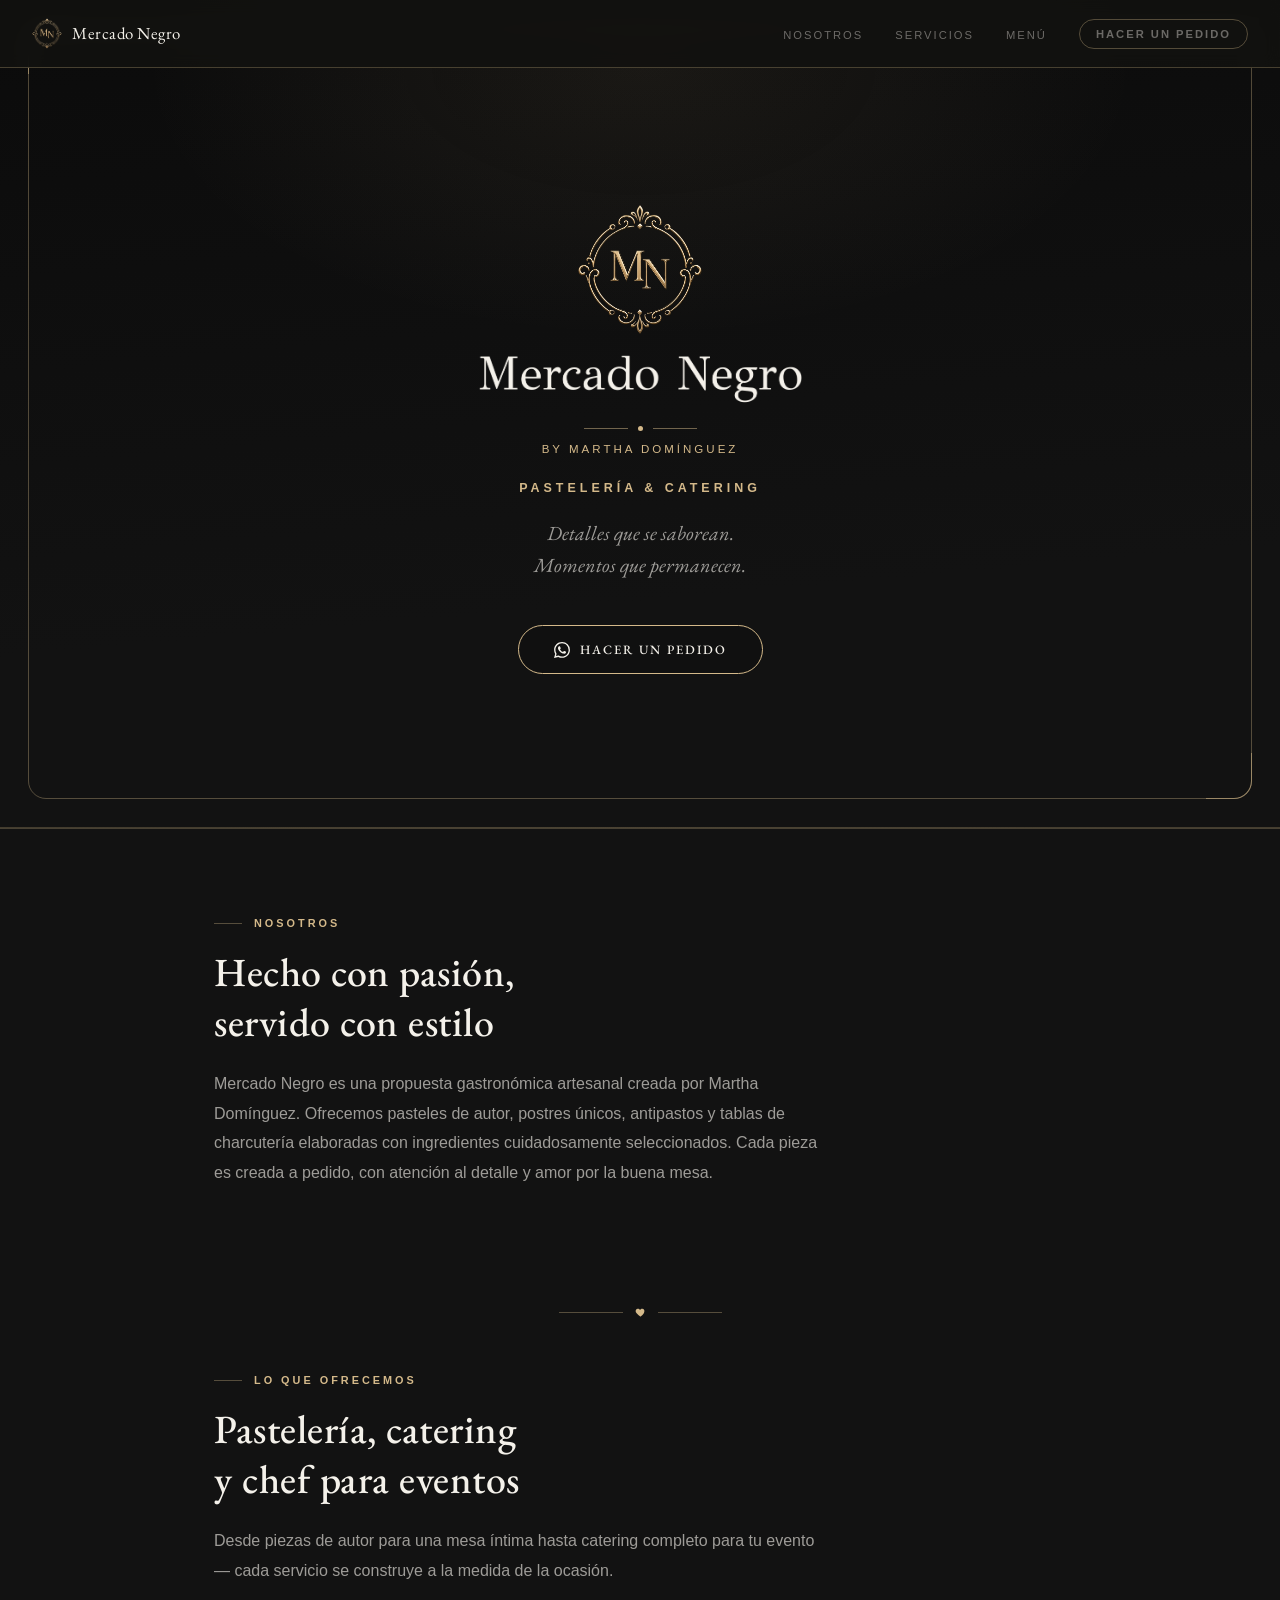
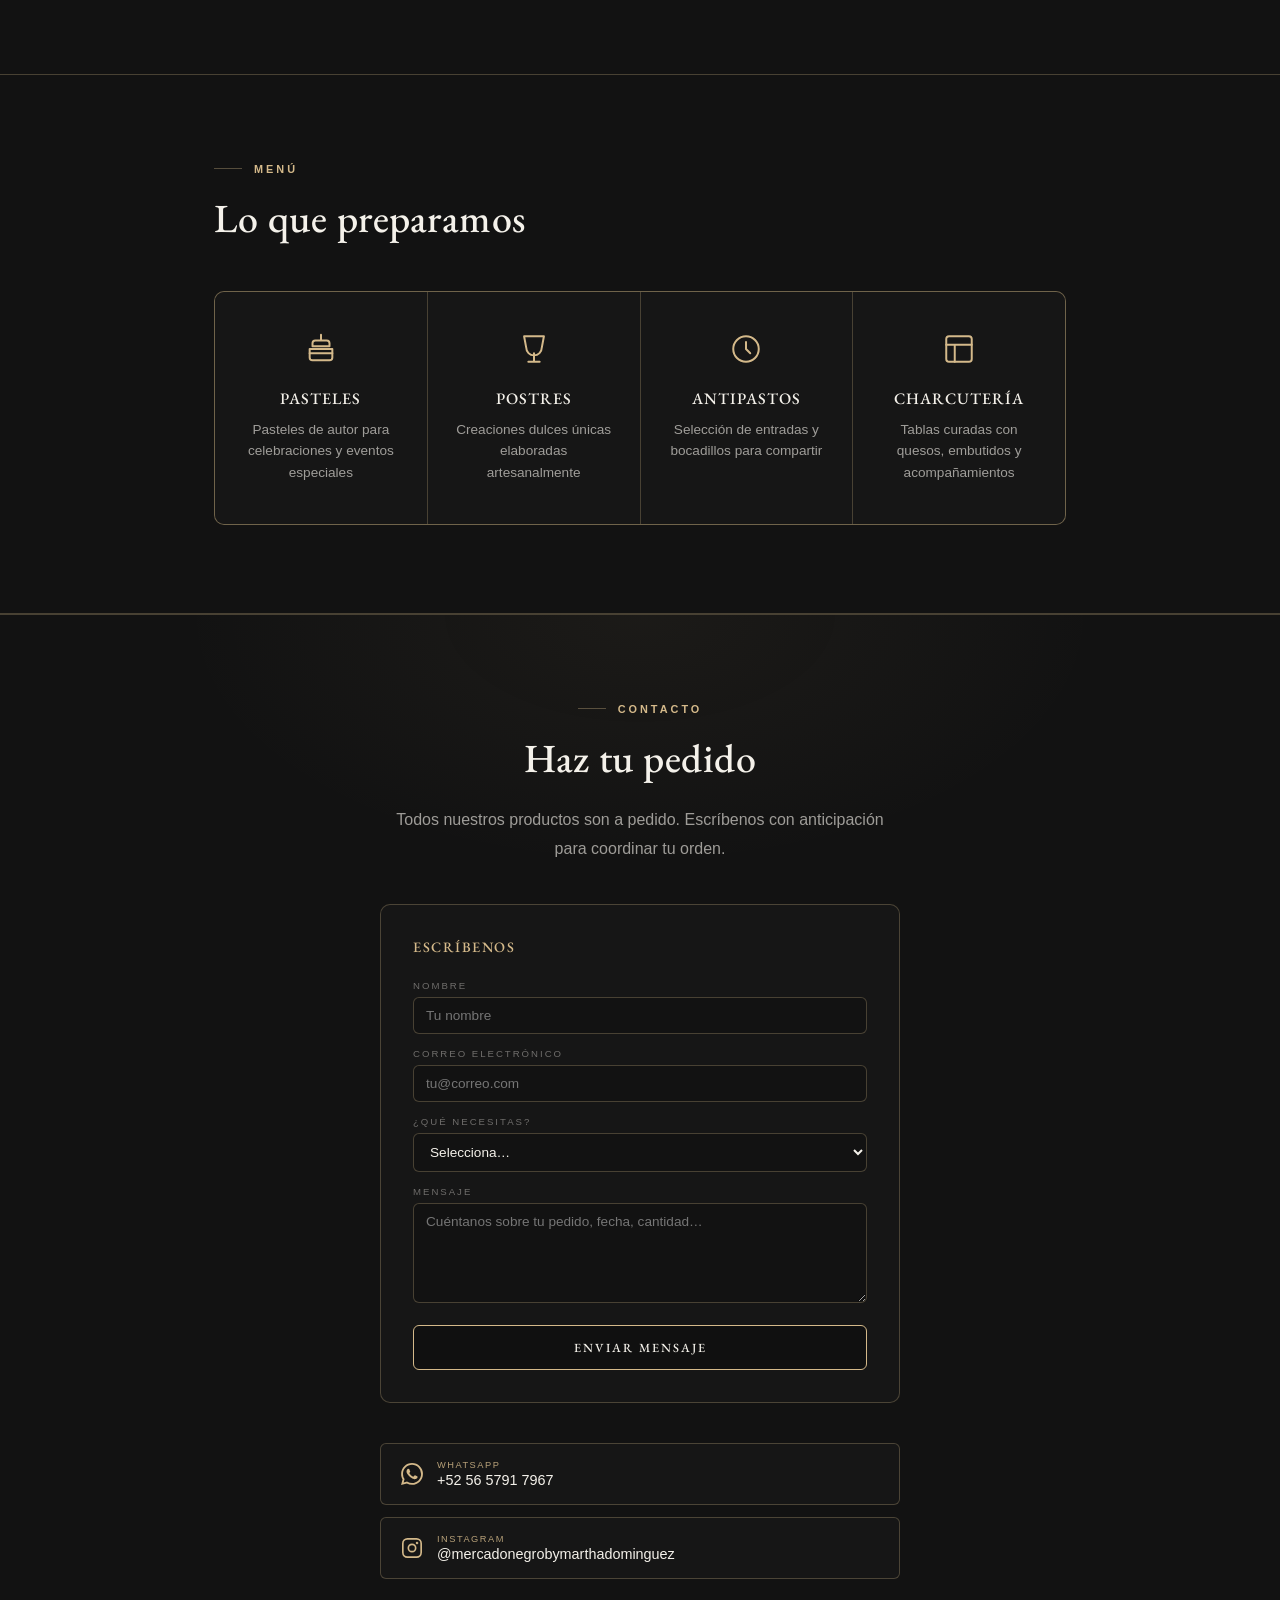
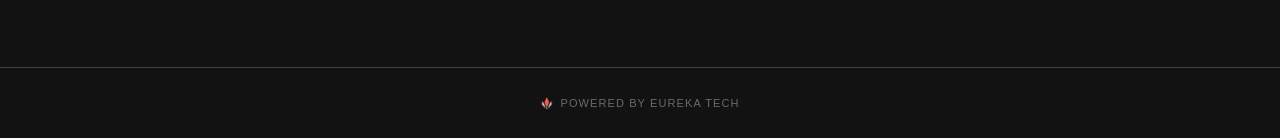
==== commit c1cbfbbe: "Rebrand: add B mark to developer attribution (v1.2.4)" ====
--- a/index.html
+++ b/index.html
@@ -3,10 +3,11 @@
 <head>
   <meta charset="UTF-8">
   <meta name="viewport" content="width=device-width, initial-scale=1.0">
-  <link rel="icon" type="image/png" sizes="32x32" href="brand-final/favicon/mercado-negro-monogram-icon-32.png">
-  <link rel="icon" type="image/png" sizes="192x192" href="brand-final/favicon/mercado-negro-monogram-icon-192.png">
-  <link rel="shortcut icon" href="brand-final/favicon/favicon.ico">
-  <link rel="apple-touch-icon" sizes="180x180" href="brand-final/favicon/mercado-negro-monogram-icon-180.png">
+  <link rel="icon" type="image/png" sizes="32x32" href="brand-final/favicon-transparent/mercado-negro-favicon-32.png">
+  <link rel="icon" type="image/png" sizes="192x192" href="brand-final/favicon-transparent/mercado-negro-favicon-192.png">
+  <link rel="icon" type="image/png" sizes="512x512" href="brand-final/favicon-transparent/mercado-negro-favicon-512.png">
+  <link rel="shortcut icon" href="brand-final/favicon-transparent/favicon.ico">
+  <link rel="apple-touch-icon" sizes="180x180" href="brand-final/favicon-transparent/mercado-negro-favicon-180.png">
   <meta name="theme-color" content="#0B0B0B">
   <title>Mercado Negro — Pastelería &amp; Catering</title>
   <meta name="description" content="Mercado Negro — Pastelería y catering artesanal por Martha Domínguez. Pasteles de autor, postres, antipastos y tablas de charcutería a pedido.">
@@ -688,7 +689,7 @@
 
   <!-- FOOTER -->
   <footer>
-    <a href="https://www.eurekawebsites.tech/" target="_blank" rel="noopener noreferrer">POWERED BY EUREKA TECH</a>
+    <a href="https://www.eurekawebsites.tech/" target="_blank" rel="noopener noreferrer"><img src="images/eureka-b-64.png" alt="" style="width:14px;height:14px;display:inline-block;vertical-align:-3px;margin-right:6px;">POWERED BY EUREKA TECH</a>
   </footer>
 
   <script>
